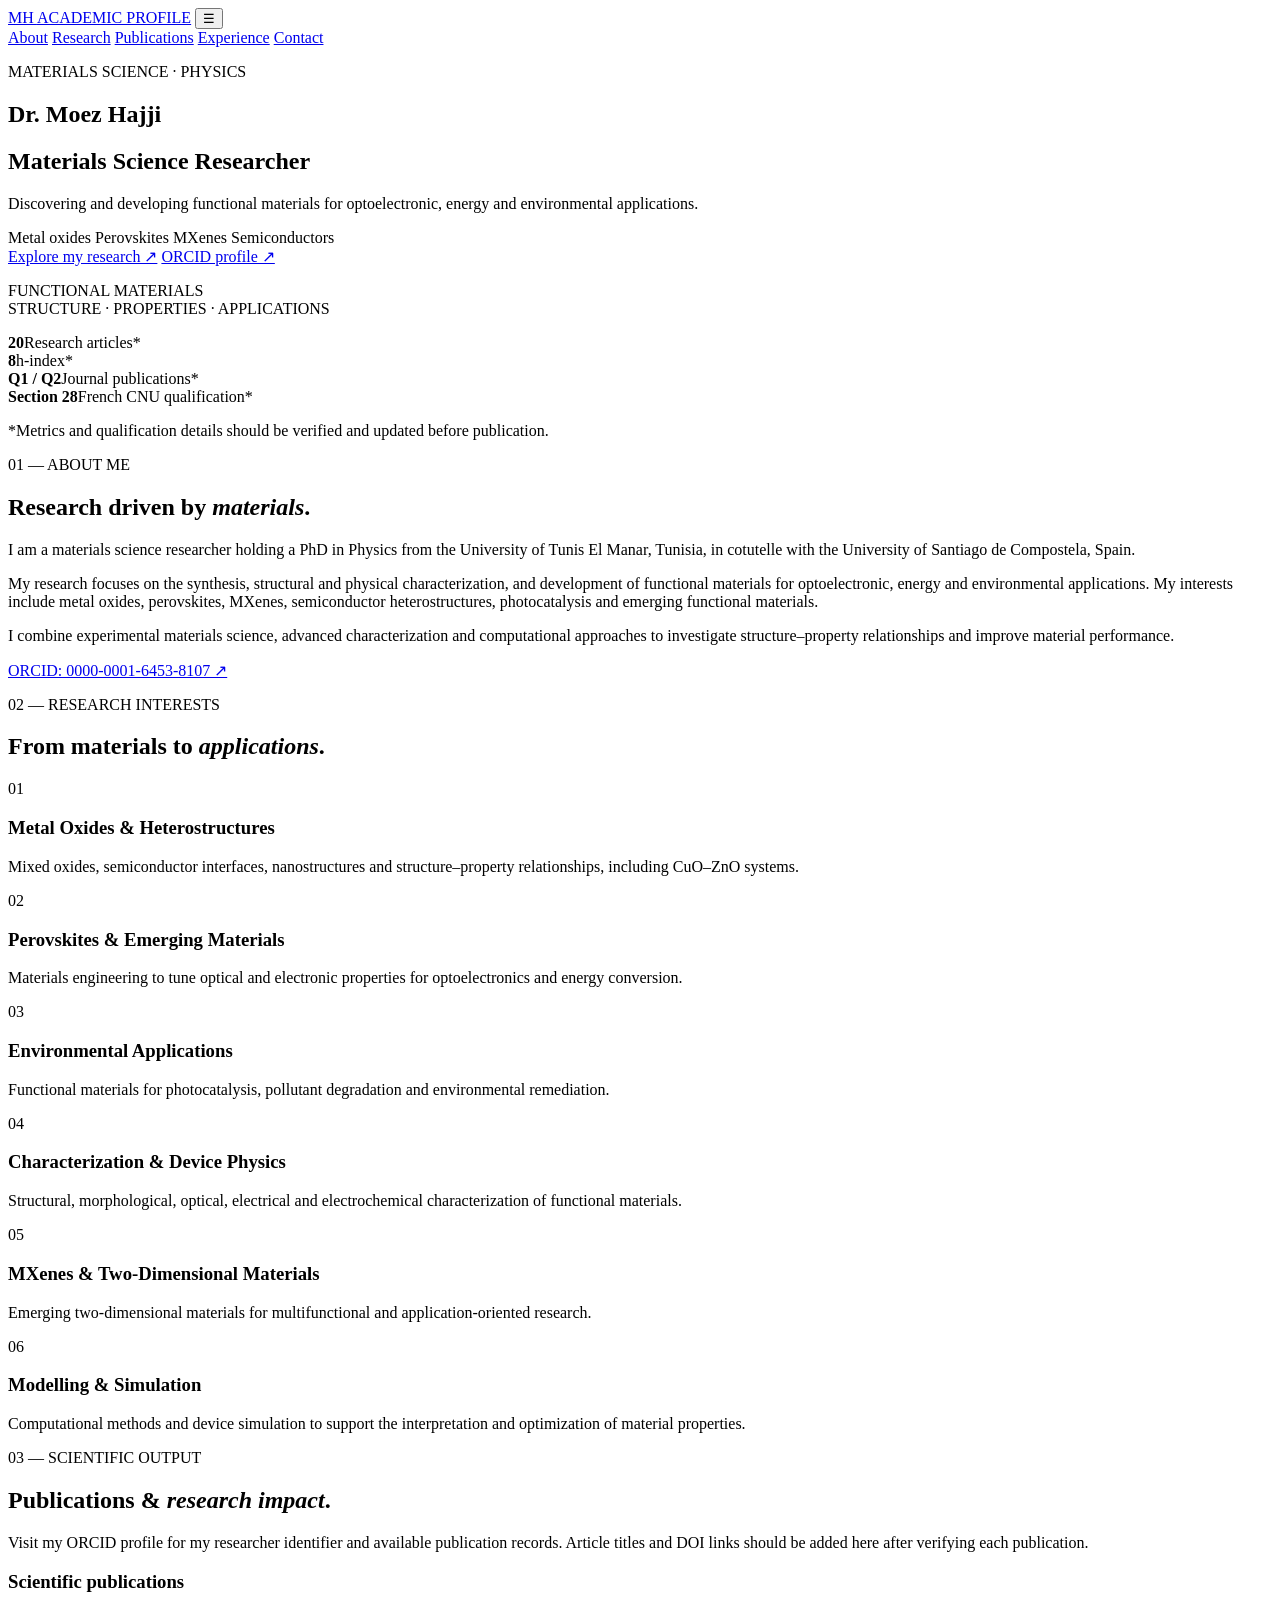
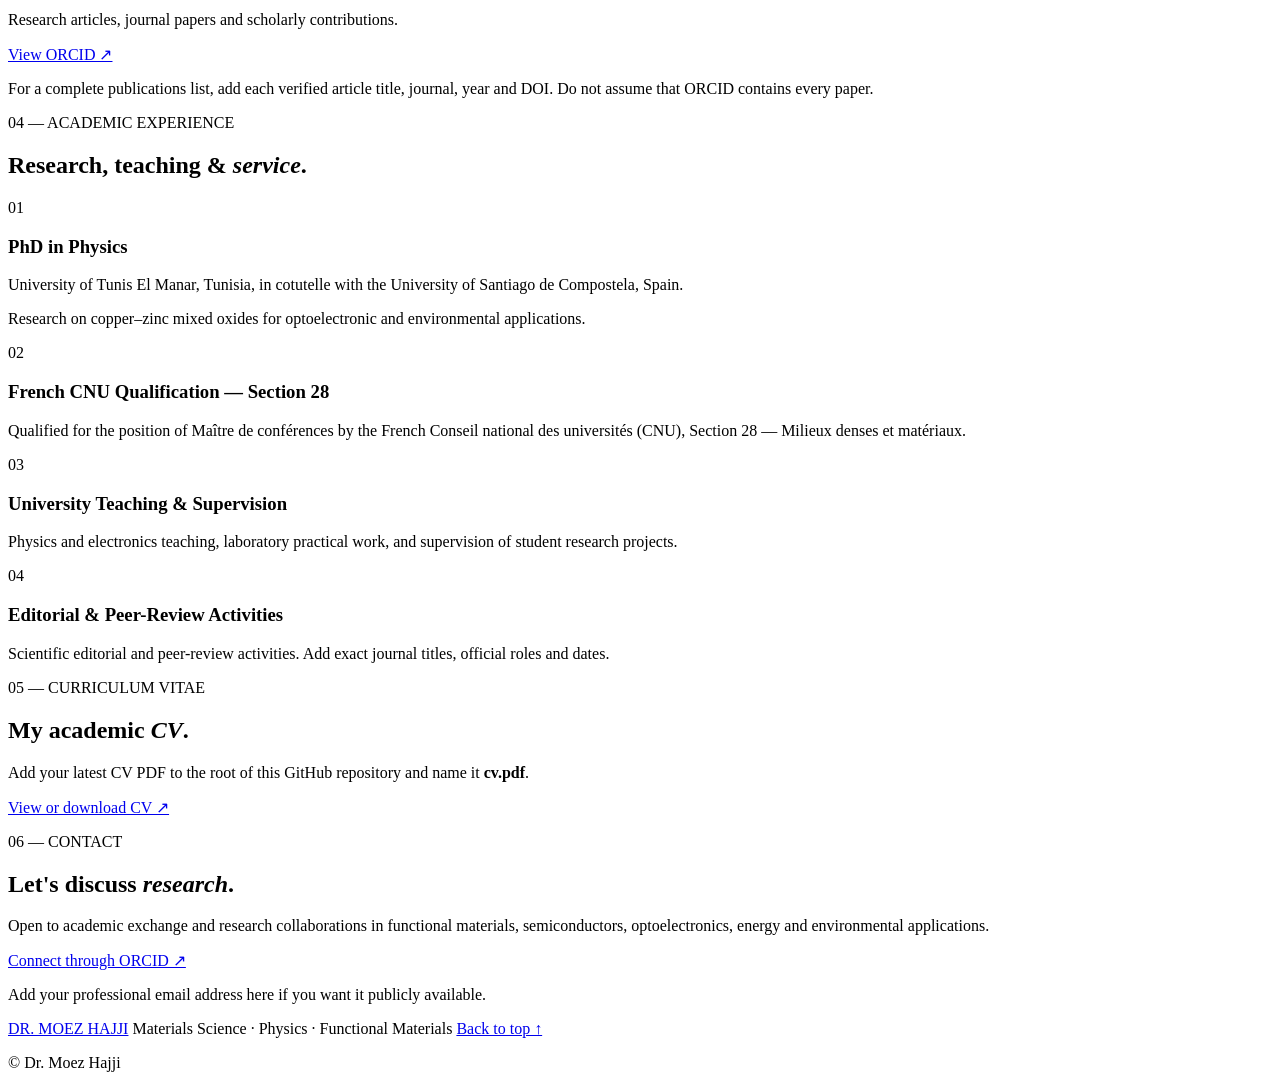
==== index.html @ 84790a84 "Create index.html for Dr. Moez Hajji's academic profile This HTML file serves as the academic profil" ====
<!DOCTYPE html>
<html lang="en">
<head>
  <meta charset="UTF-8">
  <meta name="viewport" content="width=device-width, initial-scale=1.0">
  <meta name="description" content="Dr. Moez Hajji — Materials science researcher in functional materials, optoelectronics, energy and environmental applications.">
  <title>Dr. Moez Hajji | Materials Science</title>
  <link rel="stylesheet" href="style.css">
</head>
<body>
  <header>
    <a class="logo" href="#home">MH <span>ACADEMIC PROFILE</span></a>
    <button id="menuButton" aria-label="Toggle navigation">☰</button>
    <nav id="navigation">
      <a href="#about">About</a>
      <a href="#research">Research</a>
      <a href="#publications">Publications</a>
      <a href="#experience">Experience</a>
      <a href="#contact">Contact</a>
    </nav>
  </header>

  <main>
    <section class="hero" id="home">
      <div class="hero-text">
        <p class="eyebrow">MATERIALS SCIENCE · PHYSICS</p>
        <h1>Dr. Moez <span>Hajji</span></h1>
        <h2>Materials Science Researcher</h2>
        <p class="intro">
          Discovering and developing functional materials for optoelectronic,
          energy and environmental applications.
        </p>
        <div class="tags">
          <span>Metal oxides</span>
          <span>Perovskites</span>
          <span>MXenes</span>
          <span>Semiconductors</span>
        </div>
        <a class="button" href="#research">Explore my research ↗</a>
        <a class="button secondary"
           href="https://orcid.org/0000-0001-6453-8107"
           target="_blank" rel="noopener">ORCID profile ↗</a>
      </div>

      <div class="hero-art" aria-label="Abstract materials science illustration">
        <div class="orbit"></div>
        <div class="crystal"></div>
        <div class="crystal small"></div>
        <p>FUNCTIONAL MATERIALS<br>STRUCTURE · PROPERTIES · APPLICATIONS</p>
      </div>
    </section>

    <section class="metrics">
      <div><strong>20</strong><span>Research articles*</span></div>
      <div><strong>8</strong><span>h-index*</span></div>
      <div><strong>Q1 / Q2</strong><span>Journal publications*</span></div>
      <div><strong>Section 28</strong><span>French CNU qualification*</span></div>
      <p class="note">*Metrics and qualification details should be verified and updated before publication.</p>
    </section>

    <section class="section" id="about">
      <p class="eyebrow">01 — ABOUT ME</p>
      <h2>Research driven by <em>materials</em>.</h2>
      <p>
        I am a materials science researcher holding a PhD in Physics from the
        University of Tunis El Manar, Tunisia, in cotutelle with the University
        of Santiago de Compostela, Spain.
      </p>
      <p>
        My research focuses on the synthesis, structural and physical
        characterization, and development of functional materials for
        optoelectronic, energy and environmental applications. My interests
        include metal oxides, perovskites, MXenes, semiconductor
        heterostructures, photocatalysis and emerging functional materials.
      </p>
      <p>
        I combine experimental materials science, advanced characterization
        and computational approaches to investigate structure–property
        relationships and improve material performance.
      </p>
      <a class="text-link"
         href="https://orcid.org/0000-0001-6453-8107"
         target="_blank" rel="noopener">
        ORCID: 0000-0001-6453-8107 ↗
      </a>
    </section>

    <section class="section shaded" id="research">
      <p class="eyebrow">02 — RESEARCH INTERESTS</p>
      <h2>From materials to <em>applications</em>.</h2>

      <div class="cards">
        <article class="card">
          <span class="number">01</span>
          <h3>Metal Oxides & Heterostructures</h3>
          <p>
            Mixed oxides, semiconductor interfaces, nanostructures and
            structure–property relationships, including CuO–ZnO systems.
          </p>
        </article>

        <article class="card">
          <span class="number">02</span>
          <h3>Perovskites & Emerging Materials</h3>
          <p>
            Materials engineering to tune optical and electronic properties
            for optoelectronics and energy conversion.
          </p>
        </article>

        <article class="card">
          <span class="number">03</span>
          <h3>Environmental Applications</h3>
          <p>
            Functional materials for photocatalysis, pollutant degradation
            and environmental remediation.
          </p>
        </article>

        <article class="card">
          <span class="number">04</span>
          <h3>Characterization & Device Physics</h3>
          <p>
            Structural, morphological, optical, electrical and
            electrochemical characterization of functional materials.
          </p>
        </article>

        <article class="card">
          <span class="number">05</span>
          <h3>MXenes & Two-Dimensional Materials</h3>
          <p>
            Emerging two-dimensional materials for multifunctional
            and application-oriented research.
          </p>
        </article>

        <article class="card">
          <span class="number">06</span>
          <h3>Modelling & Simulation</h3>
          <p>
            Computational methods and device simulation to support the
            interpretation and optimization of material properties.
          </p>
        </article>
      </div>
    </section>

    <section class="section" id="publications">
      <p class="eyebrow">03 — SCIENTIFIC OUTPUT</p>
      <h2>Publications & <em>research impact</em>.</h2>
      <p>
        Visit my ORCID profile for my researcher identifier and available
        publication records. Article titles and DOI links should be added
        here after verifying each publication.
      </p>
      <div class="publication-box">
        <div>
          <h3>Scientific publications</h3>
          <p>Research articles, journal papers and scholarly contributions.</p>
        </div>
        <a class="button"
           href="https://orcid.org/0000-0001-6453-8107"
           target="_blank" rel="noopener">View ORCID ↗</a>
      </div>
      <p class="note">
        For a complete publications list, add each verified article title,
        journal, year and DOI. Do not assume that ORCID contains every paper.
      </p>
    </section>

    <section class="section dark" id="experience">
      <p class="eyebrow">04 — ACADEMIC EXPERIENCE</p>
      <h2>Research, teaching & <em>service</em>.</h2>

      <div class="timeline">
        <article>
          <span>01</span>
          <div>
            <h3>PhD in Physics</h3>
            <p>
              University of Tunis El Manar, Tunisia, in cotutelle with the
              University of Santiago de Compostela, Spain.
            </p>
            <p>Research on copper–zinc mixed oxides for optoelectronic and environmental applications.</p>
          </div>
        </article>

        <article>
          <span>02</span>
          <div>
            <h3>French CNU Qualification — Section 28</h3>
            <p>
              Qualified for the position of Maître de conférences by the
              French Conseil national des universités (CNU),
              Section 28 — Milieux denses et matériaux.
            </p>
          </div>
        </article>

        <article>
          <span>03</span>
          <div>
            <h3>University Teaching & Supervision</h3>
            <p>
              Physics and electronics teaching, laboratory practical work,
              and supervision of student research projects.
            </p>
          </div>
        </article>

        <article>
          <span>04</span>
          <div>
            <h3>Editorial & Peer-Review Activities</h3>
            <p>
              Scientific editorial and peer-review activities.
              Add exact journal titles, official roles and dates.
            </p>
          </div>
        </article>
      </div>
    </section>

    <section class="section" id="cv">
      <p class="eyebrow">05 — CURRICULUM VITAE</p>
      <h2>My academic <em>CV</em>.</h2>
      <p>
        Add your latest CV PDF to the root of this GitHub repository and
        name it <strong>cv.pdf</strong>.
      </p>
      <a class="button" href="cv.pdf">View or download CV ↗</a>
    </section>

    <section class="section contact" id="contact">
      <p class="eyebrow">06 — CONTACT</p>
      <h2>Let's discuss <em>research</em>.</h2>
      <p>
        Open to academic exchange and research collaborations in functional
        materials, semiconductors, optoelectronics, energy and environmental
        applications.
      </p>
      <a class="button"
         href="https://orcid.org/0000-0001-6453-8107"
         target="_blank" rel="noopener">Connect through ORCID ↗</a>
      <p class="note">Add your professional email address here if you want it publicly available.</p>
    </section>
  </main>

  <footer>
    <a href="#home">DR. MOEZ HAJJI</a>
    <span>Materials Science · Physics · Functional Materials</span>
    <a href="#home">Back to top ↑</a>
    <p>© <span id="year"></span> Dr. Moez Hajji</p>
  </footer>

  <script src="script.js"></script>
</body>
</html>
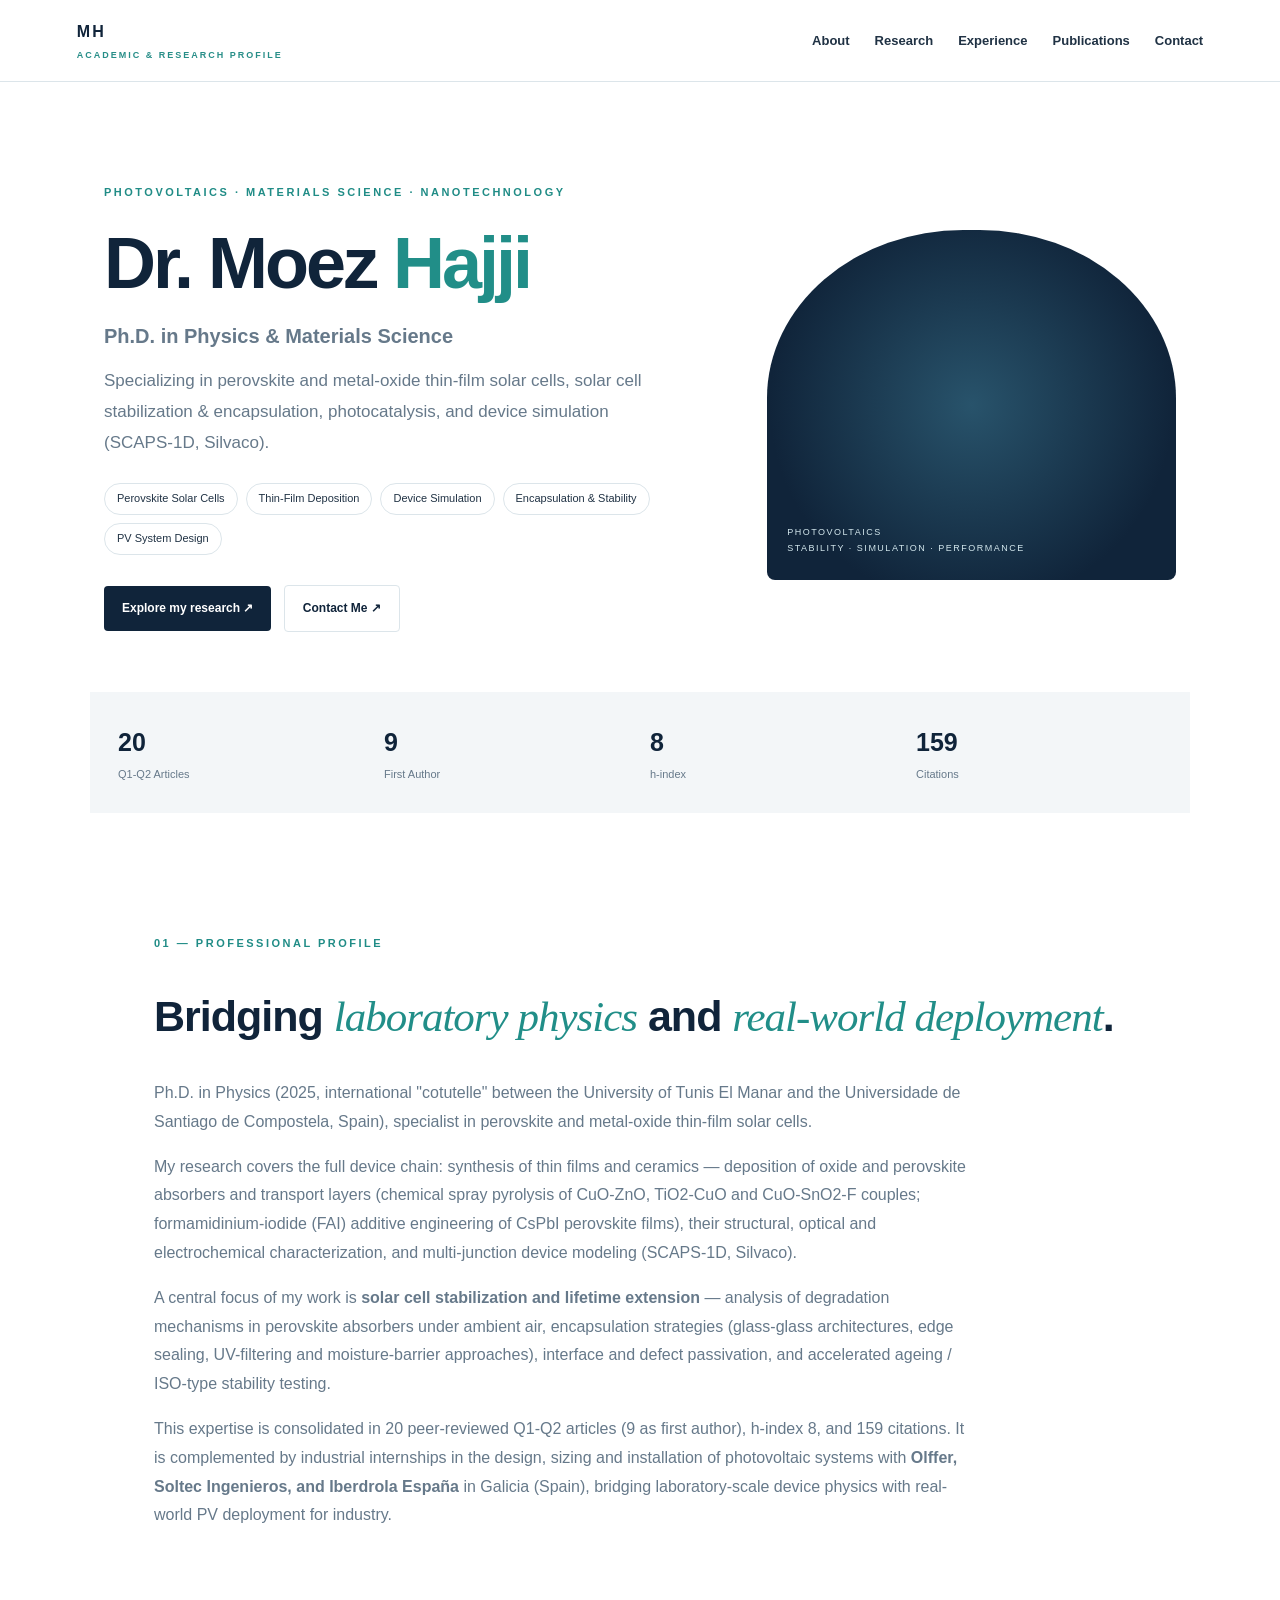
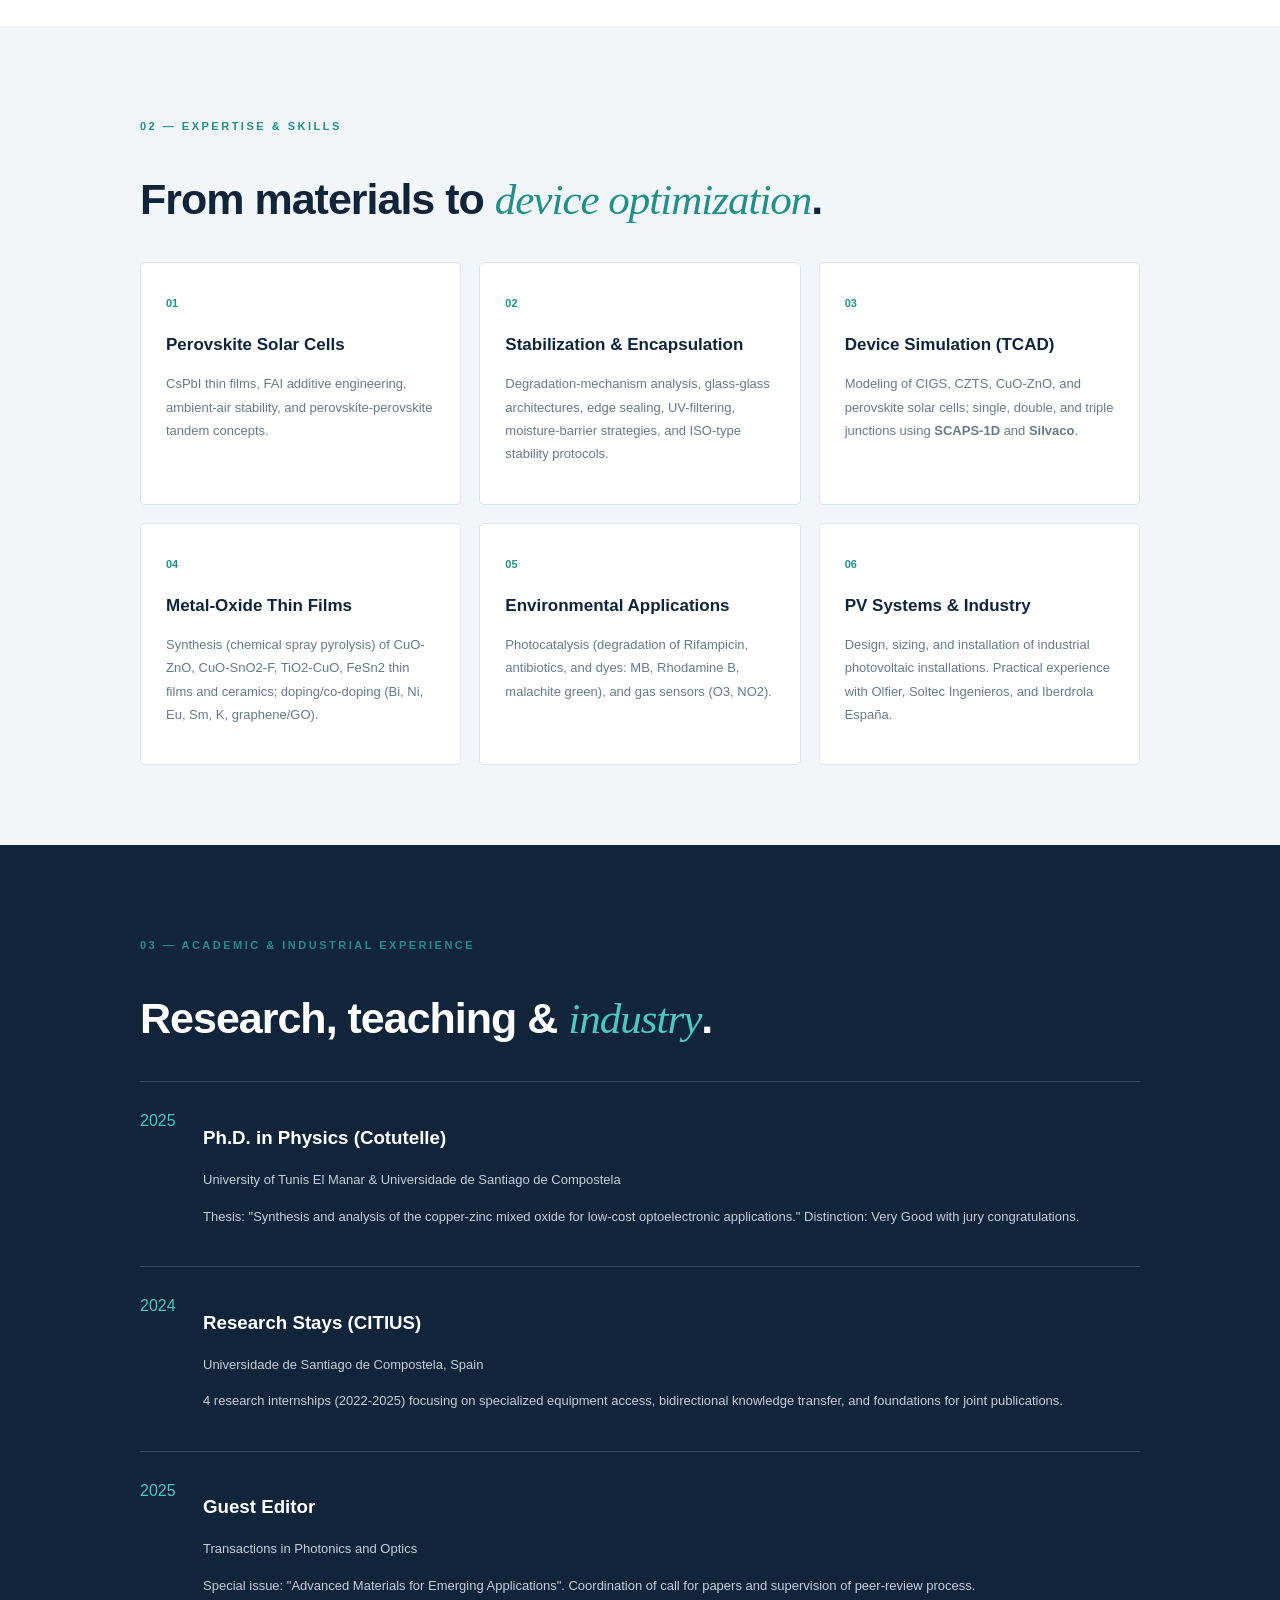
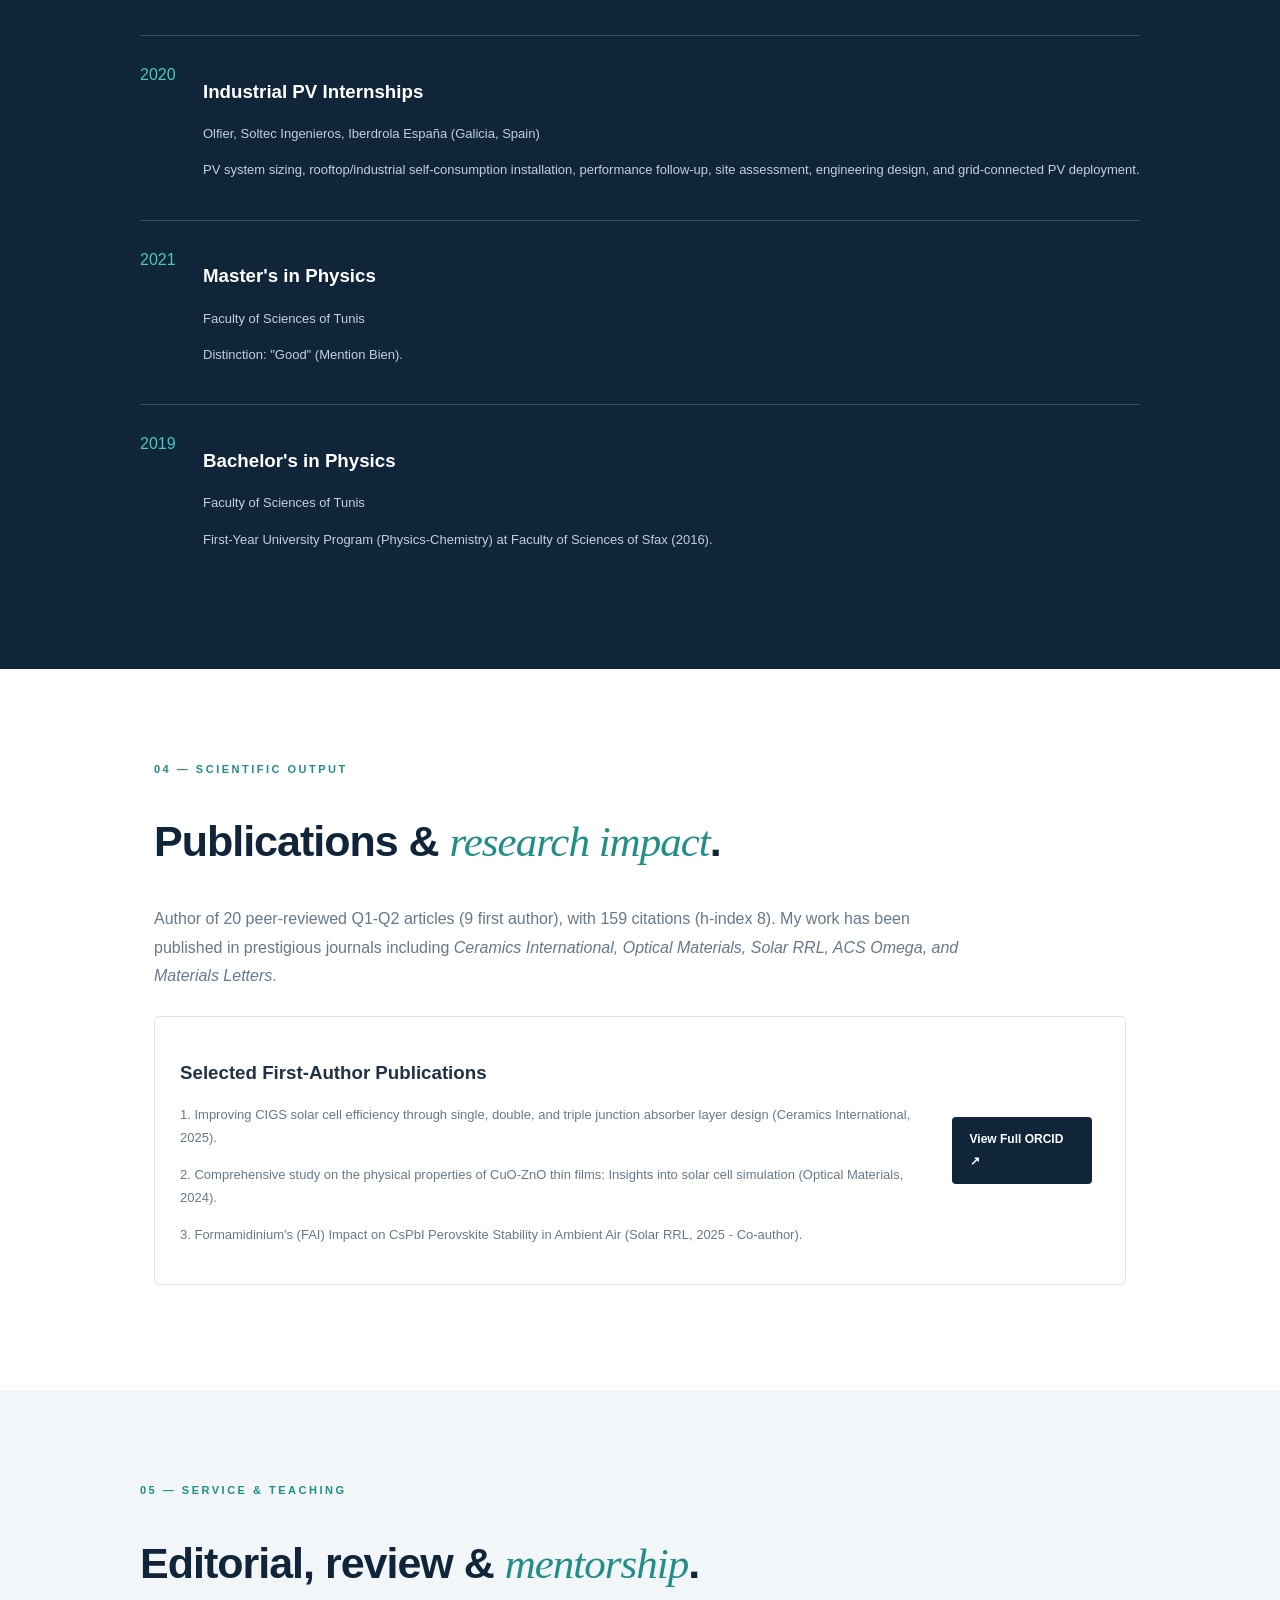
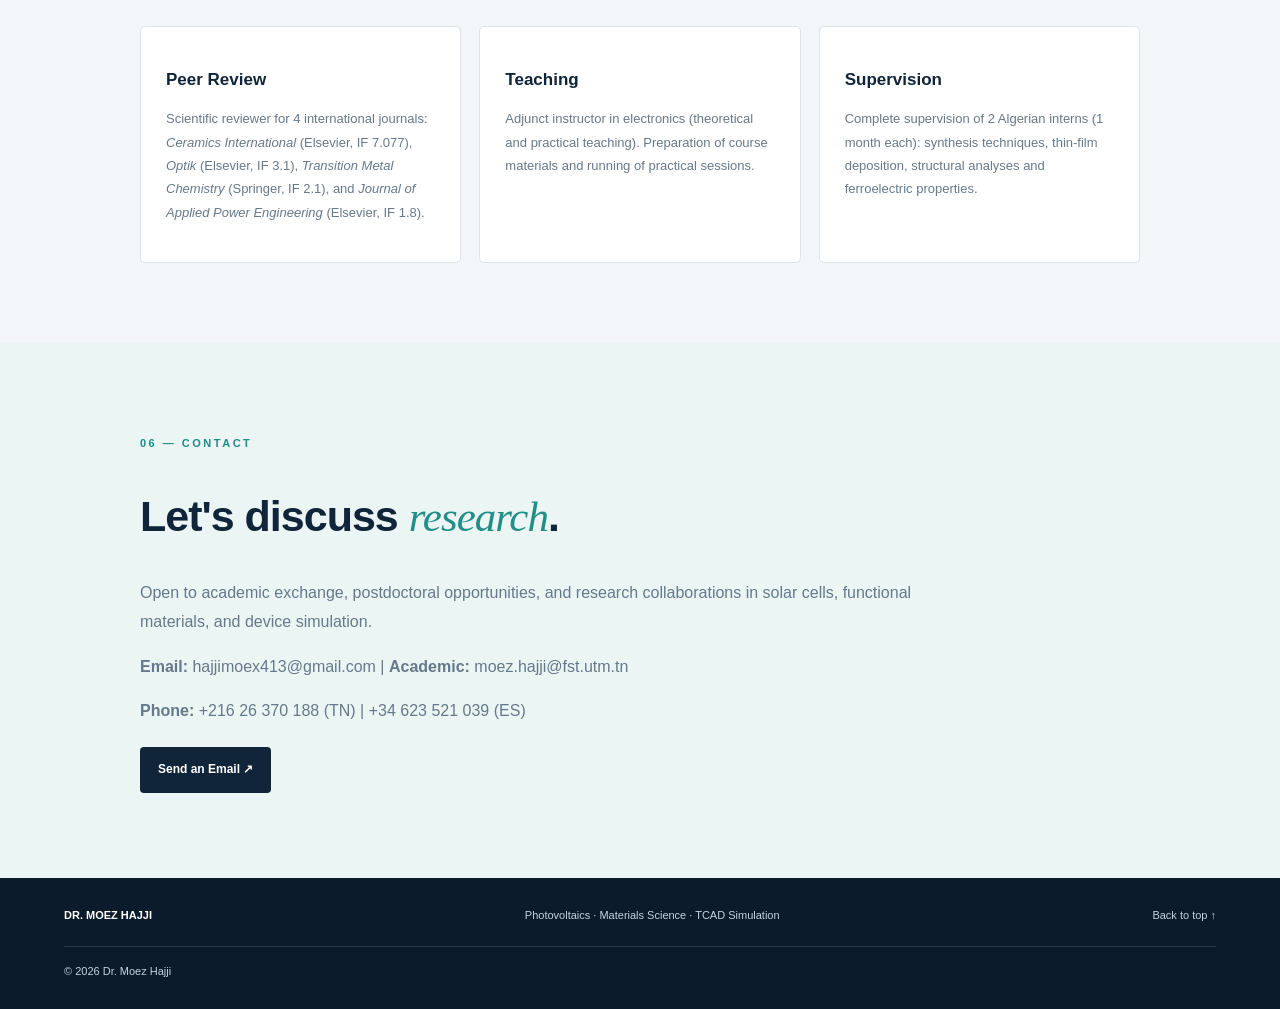
==== commit 46bd33f8: "Revise index.html with updated profile details Updated personal and research information, including " ====
--- a/index.html
+++ b/index.html
@@ -1,256 +1,243 @@
-
 <!DOCTYPE html>
 <html lang="en">
 <head>
   <meta charset="UTF-8">
   <meta name="viewport" content="width=device-width, initial-scale=1.0">
-  <meta name="description" content="Dr. Moez Hajji — Materials science researcher in functional materials, optoelectronics, energy and environmental applications.">
-  <title>Dr. Moez Hajji | Materials Science</title>
+  <meta name="description" content="Dr. Moez Hajji — Ph.D. in Physics specializing in perovskite & metal-oxide thin-film solar cells, stabilization, and device simulation.">
+  <title>Dr. Moez Hajji | Materials Science & Photovoltaics</title>
+  <link rel="preconnect" href="https://fonts.googleapis.com">
+  <link rel="preconnect" href="https://fonts.gstatic.com" crossorigin>
+  <link href="https://fonts.googleapis.com/css2?family=Inter:wght@300;400;600;800&family=Playfair+Display:ital,wght@0,600;1,600&display=swap" rel="stylesheet">
   <link rel="stylesheet" href="style.css">
 </head>
 <body>
   <header>
-    <a class="logo" href="#home">MH <span>ACADEMIC PROFILE</span></a>
+    <a class="logo" href="#home">MH <span>ACADEMIC & RESEARCH PROFILE</span></a>
     <button id="menuButton" aria-label="Toggle navigation">☰</button>
     <nav id="navigation">
       <a href="#about">About</a>
       <a href="#research">Research</a>
+      <a href="#experience">Experience</a>
       <a href="#publications">Publications</a>
-      <a href="#experience">Experience</a>
       <a href="#contact">Contact</a>
     </nav>
   </header>
 
   <main>
+    <!-- HERO SECTION -->
     <section class="hero" id="home">
       <div class="hero-text">
-        <p class="eyebrow">MATERIALS SCIENCE · PHYSICS</p>
+        <p class="eyebrow">PHOTOVOLTAICS · MATERIALS SCIENCE · NANOTECHNOLOGY</p>
         <h1>Dr. Moez <span>Hajji</span></h1>
-        <h2>Materials Science Researcher</h2>
+        <h2>Ph.D. in Physics & Materials Science</h2>
         <p class="intro">
-          Discovering and developing functional materials for optoelectronic,
-          energy and environmental applications.
+          Specializing in perovskite and metal-oxide thin-film solar cells, solar cell stabilization & encapsulation, photocatalysis, and device simulation (SCAPS-1D, Silvaco).
         </p>
         <div class="tags">
-          <span>Metal oxides</span>
-          <span>Perovskites</span>
-          <span>MXenes</span>
-          <span>Semiconductors</span>
+          <span>Perovskite Solar Cells</span>
+          <span>Thin-Film Deposition</span>
+          <span>Device Simulation</span>
+          <span>Encapsulation & Stability</span>
+          <span>PV System Design</span>
         </div>
-        <a class="button" href="#research">Explore my research ↗</a>
-        <a class="button secondary"
-           href="https://orcid.org/0000-0001-6453-8107"
-           target="_blank" rel="noopener">ORCID profile ↗</a>
-      </div>
-
-      <div class="hero-art" aria-label="Abstract materials science illustration">
-        <div class="orbit"></div>
-        <div class="crystal"></div>
-        <div class="crystal small"></div>
-        <p>FUNCTIONAL MATERIALS<br>STRUCTURE · PROPERTIES · APPLICATIONS</p>
-      </div>
-    </section>
-
+        <div class="hero-buttons">
+          <a class="button" href="#research">Explore my research ↗</a>
+          <a class="button secondary" href="mailto:hajjimoex413@gmail.com">Contact Me ↗</a>
+        </div>
+      </div>
+
+      <div class="hero-art" aria-label="Abstract solar cell illustration">
+        <div class="glow"></div>
+        <div class="grid-lines"></div>
+        <div class="hexagon"></div>
+        <div class="hexagon small"></div>
+        <p>PHOTOVOLTAICS<br>STABILITY · SIMULATION · PERFORMANCE</p>
+      </div>
+    </section>
+
+    <!-- METRICS SECTION (From CV) -->
     <section class="metrics">
-      <div><strong>20</strong><span>Research articles*</span></div>
-      <div><strong>8</strong><span>h-index*</span></div>
-      <div><strong>Q1 / Q2</strong><span>Journal publications*</span></div>
-      <div><strong>Section 28</strong><span>French CNU qualification*</span></div>
-      <p class="note">*Metrics and qualification details should be verified and updated before publication.</p>
-    </section>
-
+      <div><strong>20</strong><span>Q1-Q2 Articles</span></div>
+      <div><strong>9</strong><span>First Author</span></div>
+      <div><strong>8</strong><span>h-index</span></div>
+      <div><strong>159</strong><span>Citations</span></div>
+    </section>
+
+    <!-- ABOUT SECTION -->
     <section class="section" id="about">
-      <p class="eyebrow">01 — ABOUT ME</p>
-      <h2>Research driven by <em>materials</em>.</h2>
-      <p>
-        I am a materials science researcher holding a PhD in Physics from the
-        University of Tunis El Manar, Tunisia, in cotutelle with the University
-        of Santiago de Compostela, Spain.
-      </p>
-      <p>
-        My research focuses on the synthesis, structural and physical
-        characterization, and development of functional materials for
-        optoelectronic, energy and environmental applications. My interests
-        include metal oxides, perovskites, MXenes, semiconductor
-        heterostructures, photocatalysis and emerging functional materials.
-      </p>
-      <p>
-        I combine experimental materials science, advanced characterization
-        and computational approaches to investigate structure–property
-        relationships and improve material performance.
-      </p>
-      <a class="text-link"
-         href="https://orcid.org/0000-0001-6453-8107"
-         target="_blank" rel="noopener">
-        ORCID: 0000-0001-6453-8107 ↗
-      </a>
-    </section>
-
+      <p class="eyebrow">01 — PROFESSIONAL PROFILE</p>
+      <h2>Bridging <em>laboratory physics</em> and <em>real-world deployment</em>.</h2>
+      <p>
+        Ph.D. in Physics (2025, international "cotutelle" between the University of Tunis El Manar and the Universidade de Santiago de Compostela, Spain), specialist in perovskite and metal-oxide thin-film solar cells.
+      </p>
+      <p>
+        My research covers the full device chain: synthesis of thin films and ceramics — deposition of oxide and perovskite absorbers and transport layers (chemical spray pyrolysis of CuO-ZnO, TiO2-CuO and CuO-SnO2-F couples; formamidinium-iodide (FAI) additive engineering of CsPbI perovskite films), their structural, optical and electrochemical characterization, and multi-junction device modeling (SCAPS-1D, Silvaco).
+      </p>
+      <p>
+        A central focus of my work is <strong>solar cell stabilization and lifetime extension</strong> — analysis of degradation mechanisms in perovskite absorbers under ambient air, encapsulation strategies (glass-glass architectures, edge sealing, UV-filtering and moisture-barrier approaches), interface and defect passivation, and accelerated ageing / ISO-type stability testing.
+      </p>
+      <p>
+        This expertise is consolidated in 20 peer-reviewed Q1-Q2 articles (9 as first author), h-index 8, and 159 citations. It is complemented by industrial internships in the design, sizing and installation of photovoltaic systems with <strong>Olffer, Soltec Ingenieros, and Iberdrola España</strong> in Galicia (Spain), bridging laboratory-scale device physics with real-world PV deployment for industry.
+      </p>
+    </section>
+
+    <!-- RESEARCH INTERESTS -->
     <section class="section shaded" id="research">
-      <p class="eyebrow">02 — RESEARCH INTERESTS</p>
-      <h2>From materials to <em>applications</em>.</h2>
+      <p class="eyebrow">02 — EXPERTISE & SKILLS</p>
+      <h2>From materials to <em>device optimization</em>.</h2>
 
       <div class="cards">
         <article class="card">
           <span class="number">01</span>
-          <h3>Metal Oxides & Heterostructures</h3>
-          <p>
-            Mixed oxides, semiconductor interfaces, nanostructures and
-            structure–property relationships, including CuO–ZnO systems.
-          </p>
-        </article>
-
+          <h3>Perovskite Solar Cells</h3>
+          <p>CsPbI thin films, FAI additive engineering, ambient-air stability, and perovskite-perovskite tandem concepts.</p>
+        </article>
+        
         <article class="card">
           <span class="number">02</span>
-          <h3>Perovskites & Emerging Materials</h3>
-          <p>
-            Materials engineering to tune optical and electronic properties
-            for optoelectronics and energy conversion.
-          </p>
+          <h3>Stabilization & Encapsulation</h3>
+          <p>Degradation-mechanism analysis, glass-glass architectures, edge sealing, UV-filtering, moisture-barrier strategies, and ISO-type stability protocols.</p>
         </article>
 
         <article class="card">
           <span class="number">03</span>
+          <h3>Device Simulation (TCAD)</h3>
+          <p>Modeling of CIGS, CZTS, CuO-ZnO, and perovskite solar cells; single, double, and triple junctions using <strong>SCAPS-1D</strong> and <strong>Silvaco</strong>.</p>
+        </article>
+
+        <article class="card">
+          <span class="number">04</span>
+          <h3>Metal-Oxide Thin Films</h3>
+          <p>Synthesis (chemical spray pyrolysis) of CuO-ZnO, CuO-SnO2-F, TiO2-CuO, FeSn2 thin films and ceramics; doping/co-doping (Bi, Ni, Eu, Sm, K, graphene/GO).</p>
+        </article>
+
+        <article class="card">
+          <span class="number">05</span>
           <h3>Environmental Applications</h3>
-          <p>
-            Functional materials for photocatalysis, pollutant degradation
-            and environmental remediation.
-          </p>
-        </article>
-
-        <article class="card">
-          <span class="number">04</span>
-          <h3>Characterization & Device Physics</h3>
-          <p>
-            Structural, morphological, optical, electrical and
-            electrochemical characterization of functional materials.
-          </p>
-        </article>
-
-        <article class="card">
-          <span class="number">05</span>
-          <h3>MXenes & Two-Dimensional Materials</h3>
-          <p>
-            Emerging two-dimensional materials for multifunctional
-            and application-oriented research.
-          </p>
+          <p>Photocatalysis (degradation of Rifampicin, antibiotics, and dyes: MB, Rhodamine B, malachite green), and gas sensors (O3, NO2).</p>
         </article>
 
         <article class="card">
           <span class="number">06</span>
-          <h3>Modelling & Simulation</h3>
-          <p>
-            Computational methods and device simulation to support the
-            interpretation and optimization of material properties.
-          </p>
-        </article>
-      </div>
-    </section>
-
+          <h3>PV Systems & Industry</h3>
+          <p>Design, sizing, and installation of industrial photovoltaic installations. Practical experience with Olfier, Soltec Ingenieros, and Iberdrola España.</p>
+        </article>
+      </div>
+    </section>
+
+    <!-- TIMELINE EXPERIENCE -->
+    <section class="section dark" id="experience">
+      <p class="eyebrow">03 — ACADEMIC & INDUSTRIAL EXPERIENCE</p>
+      <h2>Research, teaching & <em>industry</em>.</h2>
+
+      <div class="timeline">
+        <article>
+          <span>2025</span>
+          <div>
+            <h3>Ph.D. in Physics (Cotutelle)</h3>
+            <p class="institution">University of Tunis El Manar & Universidade de Santiago de Compostela</p>
+            <p>Thesis: "Synthesis and analysis of the copper-zinc mixed oxide for low-cost optoelectronic applications." Distinction: Very Good with jury congratulations.</p>
+          </div>
+        </article>
+
+        <article>
+          <span>2024</span>
+          <div>
+            <h3>Research Stays (CITIUS)</h3>
+            <p class="institution">Universidade de Santiago de Compostela, Spain</p>
+            <p>4 research internships (2022-2025) focusing on specialized equipment access, bidirectional knowledge transfer, and foundations for joint publications.</p>
+          </div>
+        </article>
+
+        <article>
+          <span>2025</span>
+          <div>
+            <h3>Guest Editor</h3>
+            <p class="institution">Transactions in Photonics and Optics</p>
+            <p>Special issue: "Advanced Materials for Emerging Applications". Coordination of call for papers and supervision of peer-review process.</p>
+          </div>
+        </article>
+
+        <article>
+          <span>2020</span>
+          <div>
+            <h3>Industrial PV Internships</h3>
+            <p class="institution">Olfier, Soltec Ingenieros, Iberdrola España (Galicia, Spain)</p>
+            <p>PV system sizing, rooftop/industrial self-consumption installation, performance follow-up, site assessment, engineering design, and grid-connected PV deployment.</p>
+          </div>
+        </article>
+
+        <article>
+          <span>2021</span>
+          <div>
+            <h3>Master's in Physics</h3>
+            <p class="institution">Faculty of Sciences of Tunis</p>
+            <p>Distinction: "Good" (Mention Bien).</p>
+          </div>
+        </article>
+        
+        <article>
+          <span>2019</span>
+          <div>
+            <h3>Bachelor's in Physics</h3>
+            <p class="institution">Faculty of Sciences of Tunis</p>
+            <p>First-Year University Program (Physics-Chemistry) at Faculty of Sciences of Sfax (2016).</p>
+          </div>
+        </article>
+      </div>
+    </section>
+
+    <!-- PUBLICATIONS -->
     <section class="section" id="publications">
-      <p class="eyebrow">03 — SCIENTIFIC OUTPUT</p>
+      <p class="eyebrow">04 — SCIENTIFIC OUTPUT</p>
       <h2>Publications & <em>research impact</em>.</h2>
-      <p>
-        Visit my ORCID profile for my researcher identifier and available
-        publication records. Article titles and DOI links should be added
-        here after verifying each publication.
-      </p>
+      <p>Author of 20 peer-reviewed Q1-Q2 articles (9 first author), with 159 citations (h-index 8). My work has been published in prestigious journals including <em>Ceramics International, Optical Materials, Solar RRL, ACS Omega, and Materials Letters</em>.</p>
+      
       <div class="publication-box">
         <div>
-          <h3>Scientific publications</h3>
-          <p>Research articles, journal papers and scholarly contributions.</p>
+          <h3>Selected First-Author Publications</h3>
+          <p>1. Improving CIGS solar cell efficiency through single, double, and triple junction absorber layer design (Ceramics International, 2025).</p>
+          <p>2. Comprehensive study on the physical properties of CuO-ZnO thin films: Insights into solar cell simulation (Optical Materials, 2024).</p>
+          <p>3. Formamidinium's (FAI) Impact on CsPbI Perovskite Stability in Ambient Air (Solar RRL, 2025 - Co-author).</p>
         </div>
-        <a class="button"
-           href="https://orcid.org/0000-0001-6453-8107"
-           target="_blank" rel="noopener">View ORCID ↗</a>
-      </div>
-      <p class="note">
-        For a complete publications list, add each verified article title,
-        journal, year and DOI. Do not assume that ORCID contains every paper.
-      </p>
-    </section>
-
-    <section class="section dark" id="experience">
-      <p class="eyebrow">04 — ACADEMIC EXPERIENCE</p>
-      <h2>Research, teaching & <em>service</em>.</h2>
-
-      <div class="timeline">
-        <article>
-          <span>01</span>
-          <div>
-            <h3>PhD in Physics</h3>
-            <p>
-              University of Tunis El Manar, Tunisia, in cotutelle with the
-              University of Santiago de Compostela, Spain.
-            </p>
-            <p>Research on copper–zinc mixed oxides for optoelectronic and environmental applications.</p>
-          </div>
-        </article>
-
-        <article>
-          <span>02</span>
-          <div>
-            <h3>French CNU Qualification — Section 28</h3>
-            <p>
-              Qualified for the position of Maître de conférences by the
-              French Conseil national des universités (CNU),
-              Section 28 — Milieux denses et matériaux.
-            </p>
-          </div>
-        </article>
-
-        <article>
-          <span>03</span>
-          <div>
-            <h3>University Teaching & Supervision</h3>
-            <p>
-              Physics and electronics teaching, laboratory practical work,
-              and supervision of student research projects.
-            </p>
-          </div>
-        </article>
-
-        <article>
-          <span>04</span>
-          <div>
-            <h3>Editorial & Peer-Review Activities</h3>
-            <p>
-              Scientific editorial and peer-review activities.
-              Add exact journal titles, official roles and dates.
-            </p>
-          </div>
-        </article>
-      </div>
-    </section>
-
-    <section class="section" id="cv">
-      <p class="eyebrow">05 — CURRICULUM VITAE</p>
-      <h2>My academic <em>CV</em>.</h2>
-      <p>
-        Add your latest CV PDF to the root of this GitHub repository and
-        name it <strong>cv.pdf</strong>.
-      </p>
-      <a class="button" href="cv.pdf">View or download CV ↗</a>
-    </section>
-
+        <a class="button" href="https://orcid.org/0000-0001-6453-8107" target="_blank" rel="noopener">View Full ORCID ↗</a>
+      </div>
+    </section>
+
+    <!-- EDITORIAL & TEACHING -->
+    <section class="section shaded" id="service">
+      <p class="eyebrow">05 — SERVICE & TEACHING</p>
+      <h2>Editorial, review & <em>mentorship</em>.</h2>
+      <div class="cards">
+        <article class="card">
+          <h3>Peer Review</h3>
+          <p>Scientific reviewer for 4 international journals: <em>Ceramics International</em> (Elsevier, IF 7.077), <em>Optik</em> (Elsevier, IF 3.1), <em>Transition Metal Chemistry</em> (Springer, IF 2.1), and <em>Journal of Applied Power Engineering</em> (Elsevier, IF 1.8).</p>
+        </article>
+        <article class="card">
+          <h3>Teaching</h3>
+          <p>Adjunct instructor in electronics (theoretical and practical teaching). Preparation of course materials and running of practical sessions.</p>
+        </article>
+        <article class="card">
+          <h3>Supervision</h3>
+          <p>Complete supervision of 2 Algerian interns (1 month each): synthesis techniques, thin-film deposition, structural analyses and ferroelectric properties.</p>
+        </article>
+      </div>
+    </section>
+
+    <!-- CONTACT -->
     <section class="section contact" id="contact">
       <p class="eyebrow">06 — CONTACT</p>
       <h2>Let's discuss <em>research</em>.</h2>
-      <p>
-        Open to academic exchange and research collaborations in functional
-        materials, semiconductors, optoelectronics, energy and environmental
-        applications.
-      </p>
-      <a class="button"
-         href="https://orcid.org/0000-0001-6453-8107"
-         target="_blank" rel="noopener">Connect through ORCID ↗</a>
-      <p class="note">Add your professional email address here if you want it publicly available.</p>
+      <p>Open to academic exchange, postdoctoral opportunities, and research collaborations in solar cells, functional materials, and device simulation.</p>
+      <p><strong>Email:</strong> hajjimoex413@gmail.com | <strong>Academic:</strong> moez.hajji@fst.utm.tn</p>
+      <p><strong>Phone:</strong> +216 26 370 188 (TN) | +34 623 521 039 (ES)</p>
+      <a class="button" href="mailto:hajjimoex413@gmail.com">Send an Email ↗</a>
     </section>
   </main>
 
   <footer>
     <a href="#home">DR. MOEZ HAJJI</a>
-    <span>Materials Science · Physics · Functional Materials</span>
+    <span>Photovoltaics · Materials Science · TCAD Simulation</span>
     <a href="#home">Back to top ↑</a>
     <p>© <span id="year"></span> Dr. Moez Hajji</p>
   </footer>
--- a/style.css
+++ b/style.css
@@ -0,0 +1,422 @@
+
+:root {
+  --navy: #10243a;
+  --navy-light: #193650;
+  --teal: #4cc9bd;
+  --ink: #203244;
+  --muted: #66798a;
+  --light: #f3f6f8;
+  --line: #dce5ea;
+}
+
+* {
+  box-sizing: border-box;
+}
+
+html {
+  scroll-behavior: smooth;
+  scroll-padding-top: 90px;
+}
+
+body {
+  margin: 0;
+  font-family: Arial, Helvetica, sans-serif;
+  color: var(--ink);
+  line-height: 1.8;
+}
+
+a {
+  color: inherit;
+  text-decoration: none;
+}
+
+header {
+  position: sticky;
+  top: 0;
+  z-index: 10;
+  display: flex;
+  justify-content: space-between;
+  align-items: center;
+  padding: 18px 6%;
+  background: white;
+  border-bottom: 1px solid var(--line);
+}
+
+.logo {
+  color: var(--navy);
+  font-weight: 800;
+  letter-spacing: 2px;
+}
+
+.logo span {
+  display: block;
+  color: #278e88;
+  font-size: 9px;
+  letter-spacing: 2px;
+}
+
+nav {
+  display: flex;
+  gap: 25px;
+  font-size: 13px;
+  font-weight: 600;
+}
+
+nav a:hover,
+.text-link:hover {
+  color: #168e87;
+}
+
+#menuButton {
+  display: none;
+  border: 0;
+  background: none;
+  font-size: 24px;
+  color: var(--navy);
+}
+
+.hero {
+  max-width: 1200px;
+  margin: auto;
+  padding: 90px 5% 55px;
+  display: grid;
+  grid-template-columns: 1.2fr 0.8fr;
+  gap: 50px;
+  align-items: center;
+}
+
+.eyebrow {
+  color: #208c86;
+  font-size: 11px;
+  font-weight: bold;
+  letter-spacing: 2.5px;
+}
+
+h1,
+h2,
+h3 {
+  line-height: 1.25;
+}
+
+h1 {
+  color: var(--navy);
+  font-size: clamp(43px, 6vw, 72px);
+  letter-spacing: -3px;
+  margin: 15px 0;
+}
+
+h1 span,
+h2 em {
+  color: #218e88;
+}
+
+h2 {
+  font-size: clamp(29px, 4vw, 43px);
+  color: var(--navy);
+  letter-spacing: -1px;
+}
+
+h2 em {
+  font-family: Georgia, serif;
+  font-weight: normal;
+}
+
+.hero-text h2 {
+  font-size: 20px;
+  color: var(--muted);
+  letter-spacing: 0;
+}
+
+.intro {
+  font-size: 17px;
+  color: var(--muted);
+  max-width: 570px;
+}
+
+.tags {
+  display: flex;
+  flex-wrap: wrap;
+  gap: 8px;
+  margin: 25px 0;
+}
+
+.tags span {
+  border: 1px solid var(--line);
+  border-radius: 30px;
+  padding: 5px 12px;
+  font-size: 11px;
+}
+
+.button {
+  display: inline-block;
+  margin: 5px 8px 5px 0;
+  padding: 12px 18px;
+  background: var(--navy);
+  color: white;
+  border-radius: 4px;
+  font-size: 12px;
+  font-weight: bold;
+}
+
+.button:hover {
+  background: #24516c;
+}
+
+.button.secondary {
+  color: var(--navy);
+  background: white;
+  border: 1px solid var(--line);
+}
+
+.hero-art {
+  min-height: 350px;
+  border-radius: 48% 48% 8px 8px;
+  background: radial-gradient(circle, #28536b, var(--navy) 75%);
+  position: relative;
+  overflow: hidden;
+  display: grid;
+  place-items: center;
+}
+
+.orbit {
+  width: 250px;
+  height: 110px;
+  border: 1px solid #76dcd1;
+  border-radius: 50%;
+  transform: rotate(-35deg);
+  position: absolute;
+}
+
+.crystal {
+  width: 100px;
+  height: 120px;
+  background: linear-gradient(135deg, #a6f8e9, #27a6a3 50%, #10415d);
+  clip-path: polygon(50% 0, 100% 25%, 100% 75%, 50% 100%, 0 75%, 0 25%);
+  transform: rotate(15deg);
+}
+
+.crystal.small {
+  width: 55px;
+  height: 70px;
+  position: absolute;
+  transform: translate(80px, 60px) rotate(-15deg);
+  background: linear-gradient(135deg, #d9fff7, #3aa9b0, #16496a);
+}
+
+.hero-art p {
+  position: absolute;
+  bottom: 14px;
+  left: 20px;
+  color: #d3e7ed;
+  font-size: 9px;
+  letter-spacing: 1.5px;
+}
+
+.metrics {
+  max-width: 1100px;
+  margin: 0 auto 30px;
+  padding: 28px;
+  display: grid;
+  grid-template-columns: repeat(4, 1fr);
+  gap: 20px;
+  background: var(--light);
+}
+
+.metrics div {
+  display: flex;
+  flex-direction: column;
+}
+
+.metrics strong {
+  font-size: 25px;
+  color: var(--navy);
+}
+
+.metrics span,
+.note {
+  color: var(--muted);
+  font-size: 11px;
+}
+
+.metrics .note {
+  grid-column: 1 / -1;
+  margin: 0;
+}
+
+.section {
+  max-width: 1100px;
+  margin: auto;
+  padding: 80px 5%;
+}
+
+.section > p:not(.eyebrow) {
+  max-width: 820px;
+  color: var(--muted);
+}
+
+.shaded {
+  max-width: none;
+  padding-left: max(5%, calc((100% - 1000px) / 2));
+  padding-right: max(5%, calc((100% - 1000px) / 2));
+  background: var(--light);
+}
+
+.cards {
+  display: grid;
+  grid-template-columns: repeat(3, 1fr);
+  gap: 18px;
+  margin-top: 35px;
+}
+
+.card {
+  position: relative;
+  padding: 25px;
+  background: white;
+  border: 1px solid var(--line);
+  border-radius: 5px;
+}
+
+.card h3 {
+  font-size: 17px;
+  color: var(--navy);
+}
+
+.card p,
+.publication-box p {
+  font-size: 13px;
+  color: var(--muted);
+}
+
+.number {
+  color: #248d87;
+  font-size: 11px;
+  font-weight: bold;
+}
+
+.text-link {
+  color: #18857e;
+  font-size: 13px;
+  font-weight: bold;
+}
+
+.publication-box {
+  display: flex;
+  justify-content: space-between;
+  align-items: center;
+  gap: 20px;
+  padding: 25px;
+  border: 1px solid var(--line);
+  border-radius: 5px;
+  margin: 25px 0;
+}
+
+.dark {
+  max-width: none;
+  background: var(--navy);
+  padding-left: max(5%, calc((100% - 1000px) / 2));
+  padding-right: max(5%, calc((100% - 1000px) / 2));
+  color: white;
+}
+
+.dark h2,
+.dark h3 {
+  color: white;
+}
+
+.dark h2 em {
+  color: var(--teal);
+}
+
+.timeline article {
+  display: grid;
+  grid-template-columns: 45px 1fr;
+  gap: 18px;
+  padding: 25px 0;
+  border-top: 1px solid #ffffff2b;
+}
+
+.timeline article > span {
+  color: var(--teal);
+}
+
+.timeline p {
+  color: #c3d0da;
+  font-size: 13px;
+}
+
+.contact {
+  background: #eaf5f4;
+  max-width: none;
+  padding-left: max(5%, calc((100% - 1000px) / 2));
+  padding-right: max(5%, calc((100% - 1000px) / 2));
+}
+
+footer {
+  display: flex;
+  flex-wrap: wrap;
+  gap: 20px;
+  align-items: center;
+  justify-content: space-between;
+  padding: 28px 5%;
+  background: #0b1b2b;
+  color: #c4d2dc;
+  font-size: 11px;
+}
+
+footer a:first-child {
+  color: white;
+  font-weight: bold;
+}
+
+footer p {
+  width: 100%;
+  margin: 0;
+  border-top: 1px solid #ffffff20;
+  padding-top: 15px;
+}
+
+@media (max-width: 760px) {
+  .hero {
+    grid-template-columns: 1fr;
+    padding-top: 55px;
+  }
+
+  .hero-art {
+    min-height: 280px;
+  }
+
+  .metrics {
+    grid-template-columns: repeat(2, 1fr);
+    margin: 0 5% 20px;
+  }
+
+  .cards {
+    grid-template-columns: 1fr;
+  }
+
+  .publication-box {
+    align-items: flex-start;
+    flex-direction: column;
+  }
+
+  #menuButton {
+    display: block;
+  }
+
+  nav {
+    display: none;
+    position: absolute;
+    top: 100%;
+    left: 0;
+    right: 0;
+    background: white;
+    padding: 20px 6%;
+    border-bottom: 1px solid var(--line);
+    flex-direction: column;
+    gap: 15px;
+  }
+
+  nav.open {
+    display: flex;
+  }
+}
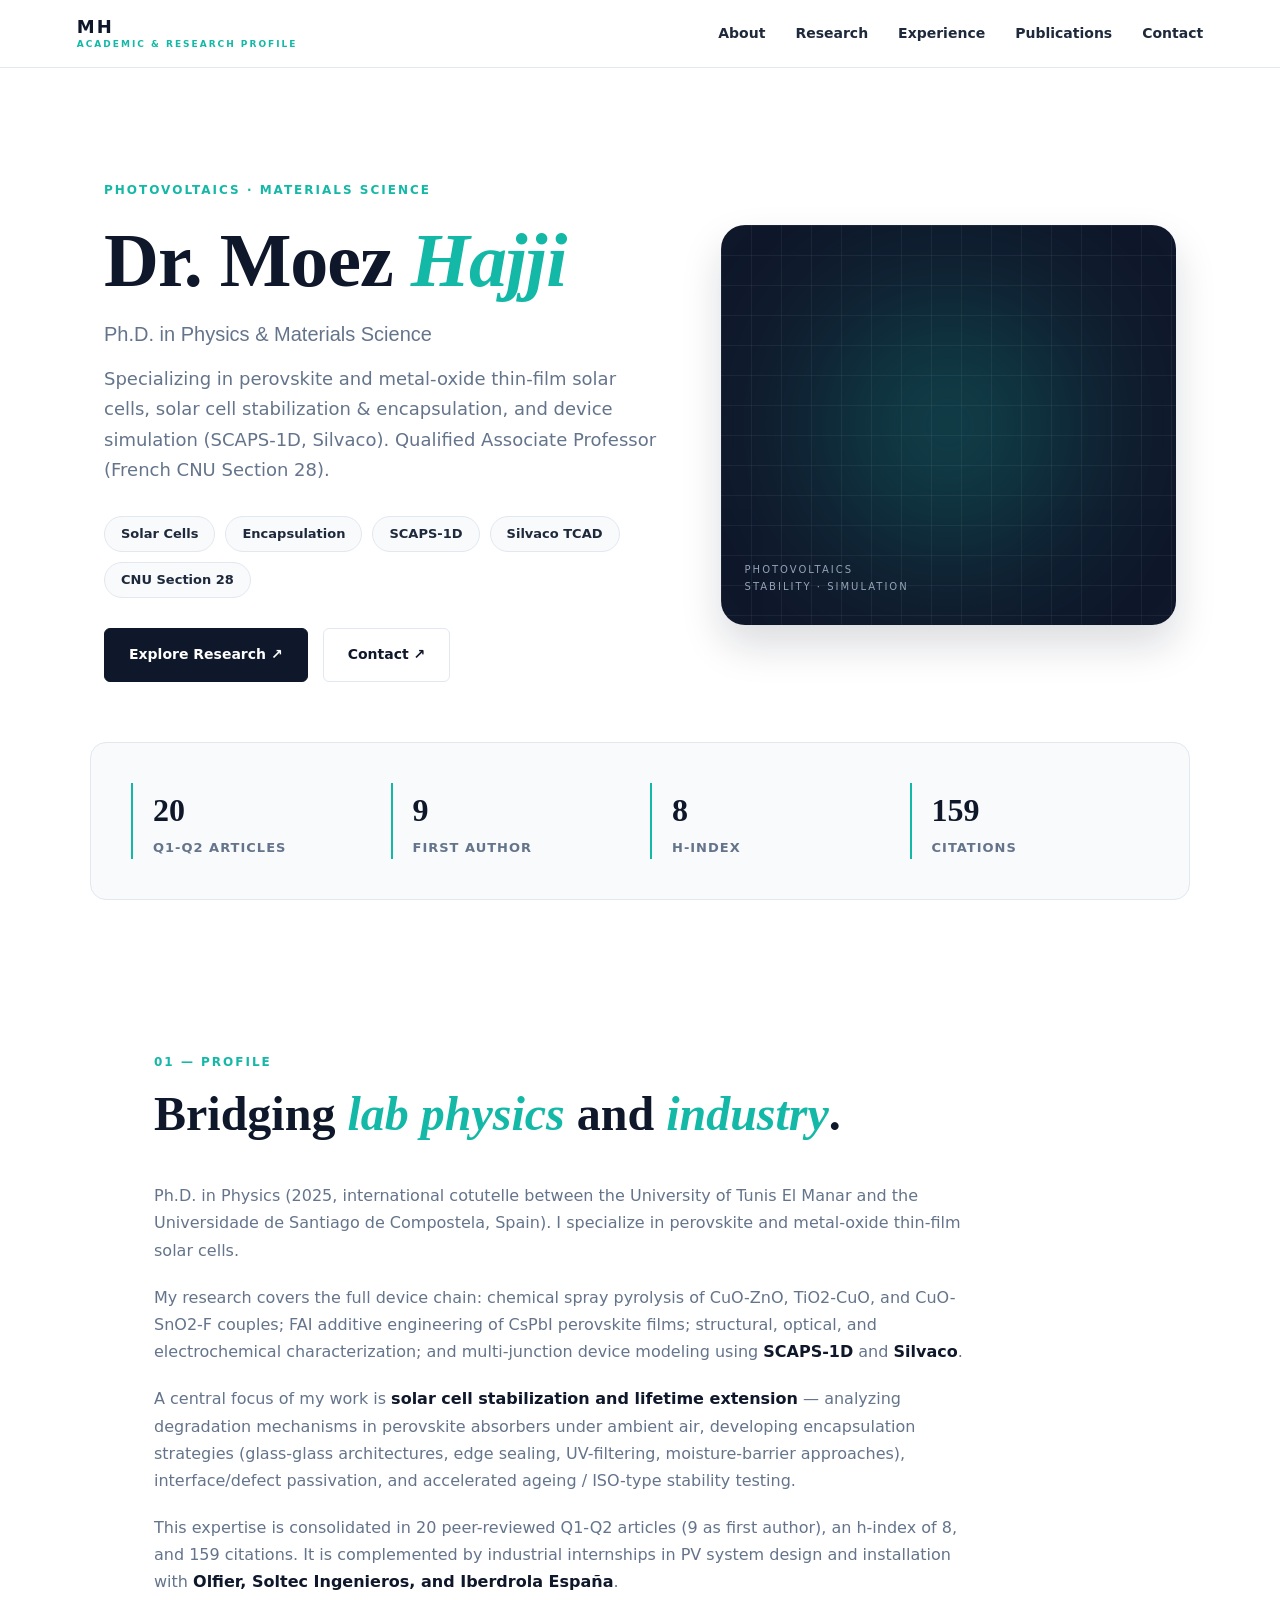
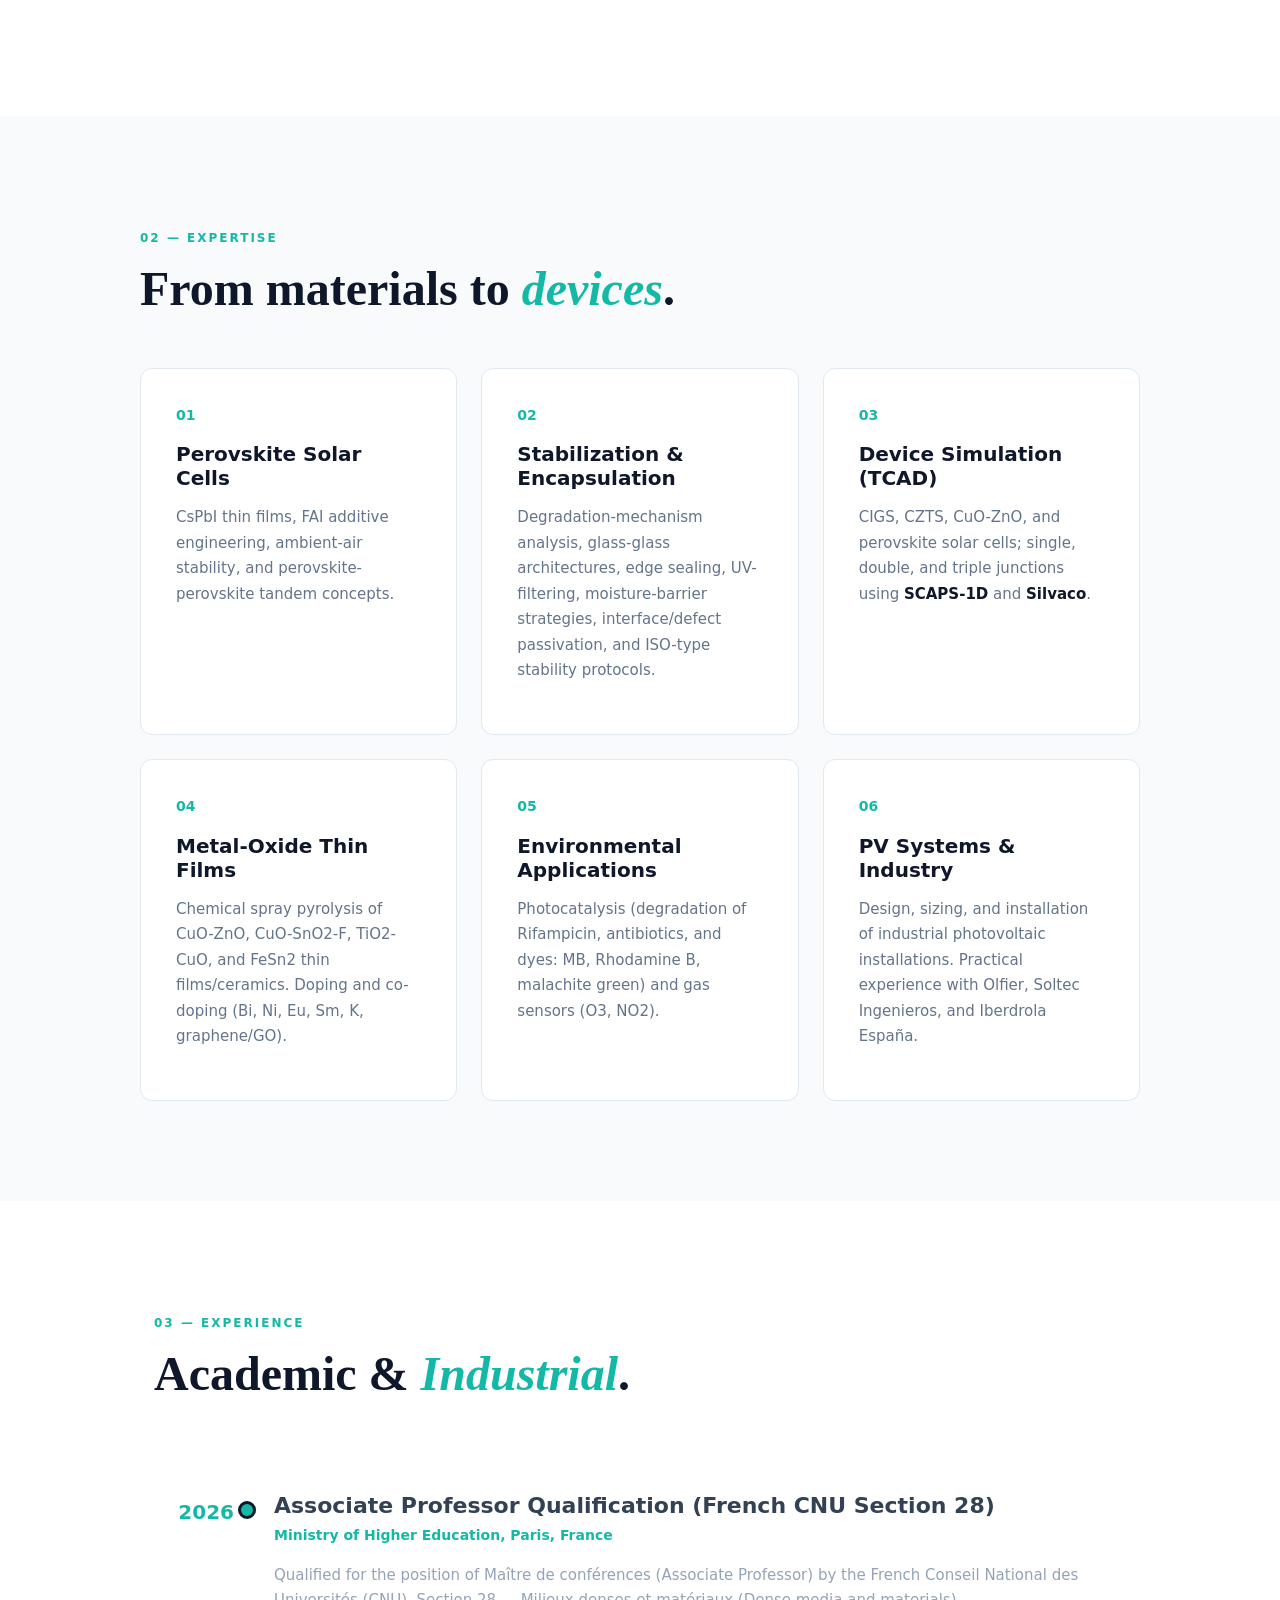
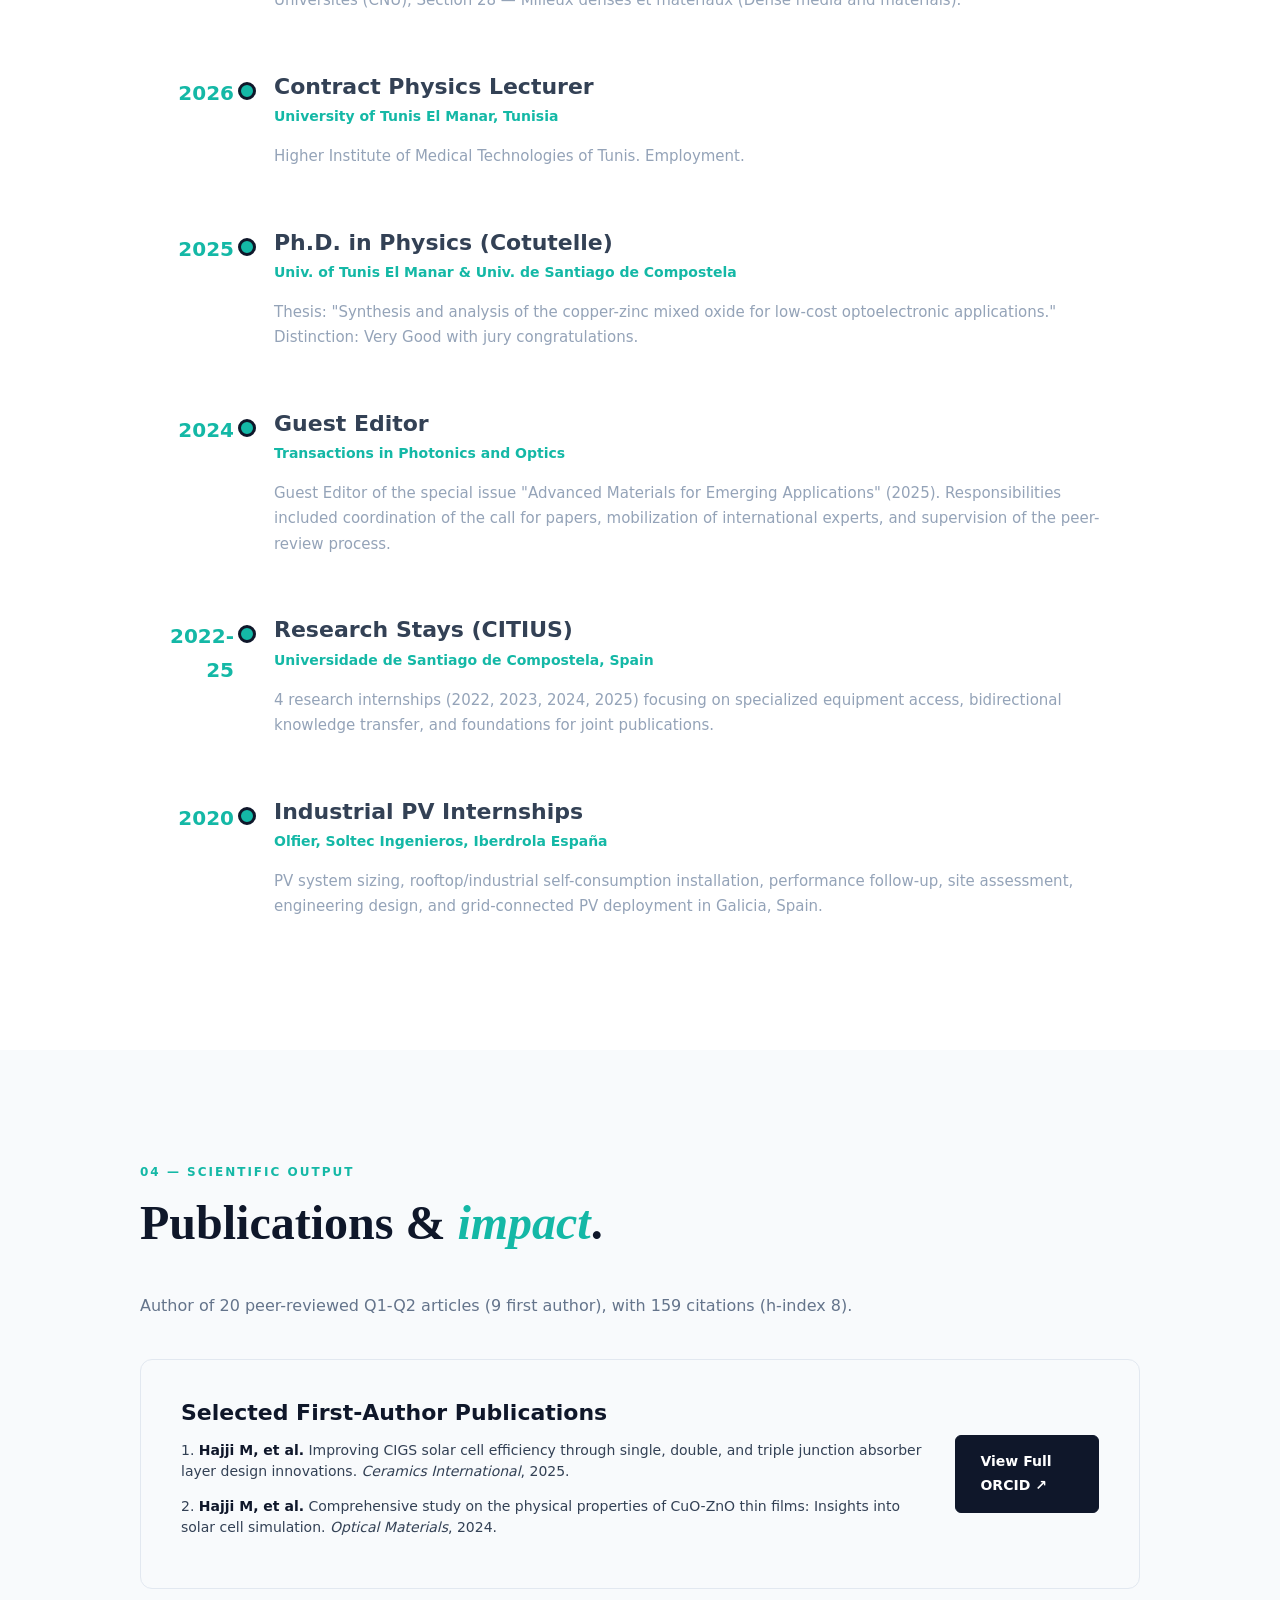
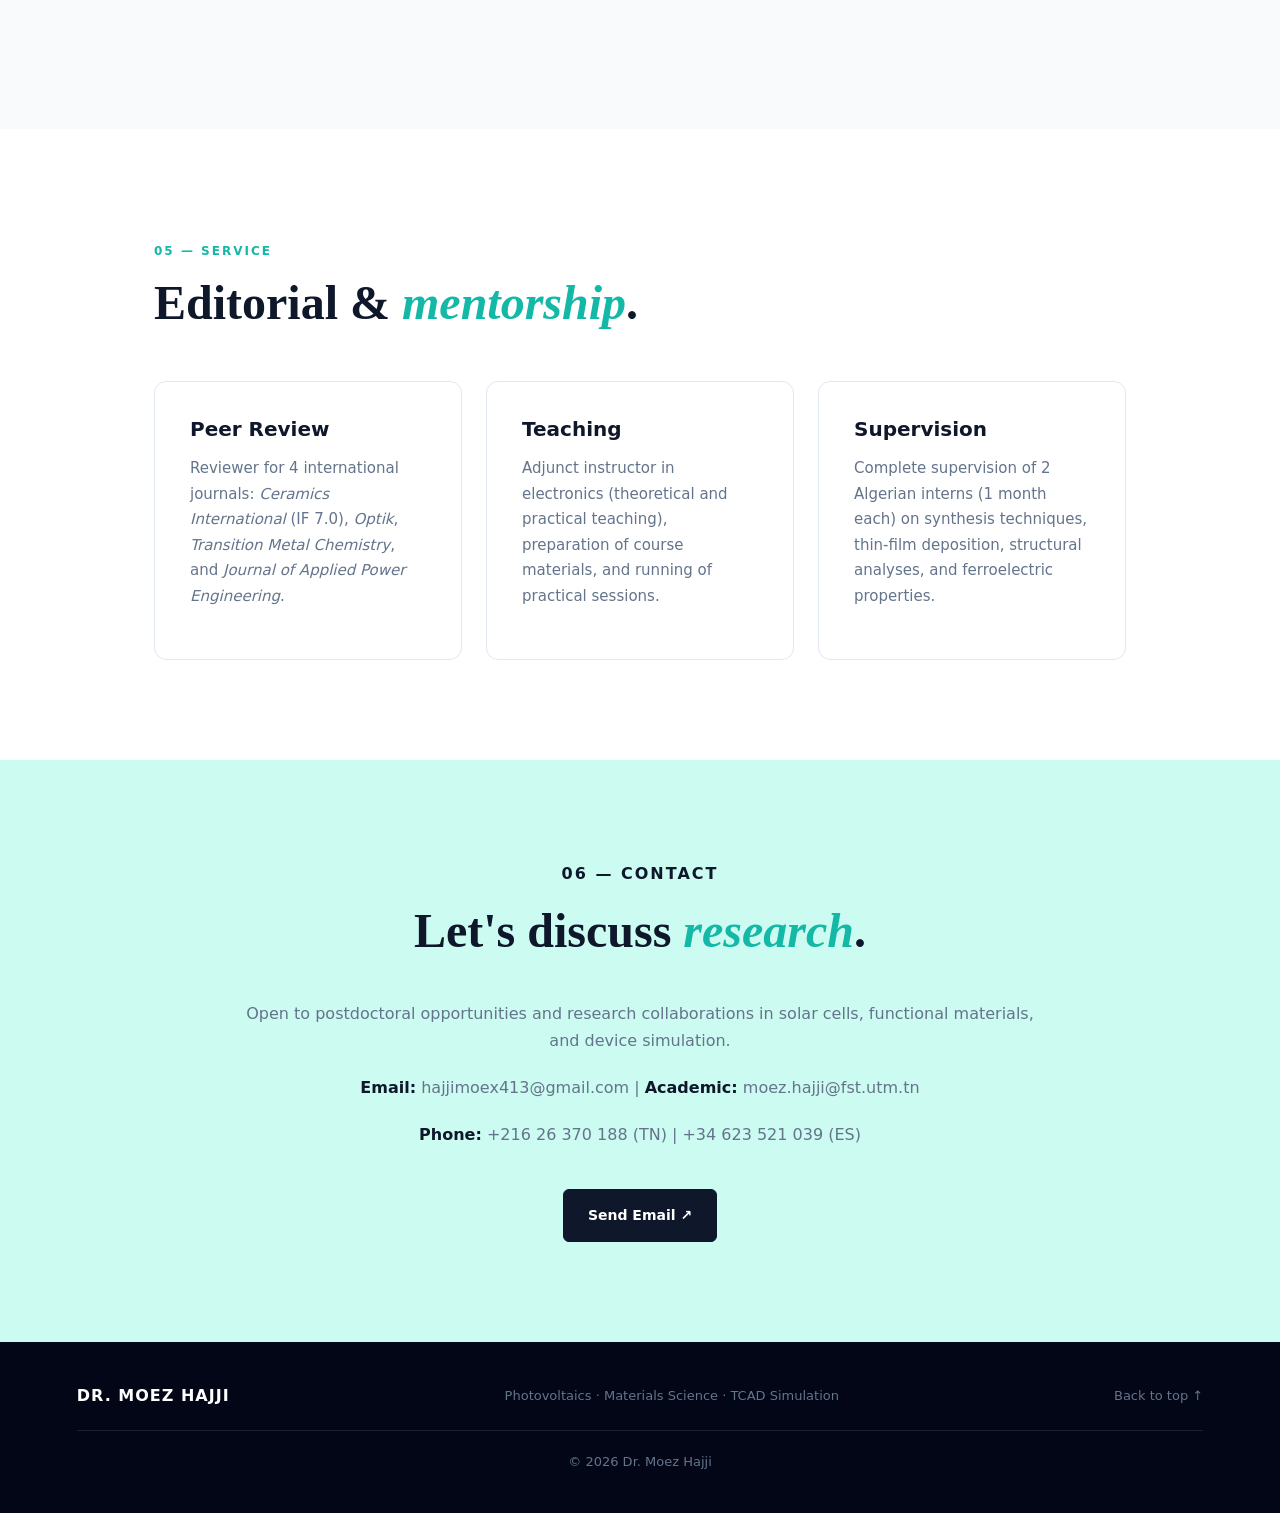
==== commit 5da4b526: "Enhance index.html content and clarity Updated the description meta tag and improved text clarity in" ====
--- a/index.html
+++ b/index.html
@@ -3,7 +3,7 @@
 <head>
   <meta charset="UTF-8">
   <meta name="viewport" content="width=device-width, initial-scale=1.0">
-  <meta name="description" content="Dr. Moez Hajji — Ph.D. in Physics specializing in perovskite & metal-oxide thin-film solar cells, stabilization, and device simulation.">
+  <meta name="description" content="Dr. Moez Hajji — Ph.D. in Physics specializing in perovskite & metal-oxide thin-film solar cells, stabilization, device simulation (SCAPS-1D, Silvaco), and French CNU Section 28 qualified.">
   <title>Dr. Moez Hajji | Materials Science & Photovoltaics</title>
   <link rel="preconnect" href="https://fonts.googleapis.com">
   <link rel="preconnect" href="https://fonts.gstatic.com" crossorigin>
@@ -27,35 +27,36 @@
     <!-- HERO SECTION -->
     <section class="hero" id="home">
       <div class="hero-text">
-        <p class="eyebrow">PHOTOVOLTAICS · MATERIALS SCIENCE · NANOTECHNOLOGY</p>
+        <p class="eyebrow">PHOTOVOLTAICS · MATERIALS SCIENCE</p>
         <h1>Dr. Moez <span>Hajji</span></h1>
         <h2>Ph.D. in Physics & Materials Science</h2>
         <p class="intro">
-          Specializing in perovskite and metal-oxide thin-film solar cells, solar cell stabilization & encapsulation, photocatalysis, and device simulation (SCAPS-1D, Silvaco).
+          Specializing in perovskite and metal-oxide thin-film solar cells, solar cell stabilization & encapsulation, and device simulation (SCAPS-1D, Silvaco). Qualified Associate Professor (French CNU Section 28).
         </p>
         <div class="tags">
-          <span>Perovskite Solar Cells</span>
-          <span>Thin-Film Deposition</span>
-          <span>Device Simulation</span>
-          <span>Encapsulation & Stability</span>
-          <span>PV System Design</span>
+          <span>Solar Cells</span>
+          <span>Encapsulation</span>
+          <span>SCAPS-1D</span>
+          <span>Silvaco TCAD</span>
+          <span>CNU Section 28</span>
         </div>
         <div class="hero-buttons">
-          <a class="button" href="#research">Explore my research ↗</a>
-          <a class="button secondary" href="mailto:hajjimoex413@gmail.com">Contact Me ↗</a>
-        </div>
-      </div>
-
-      <div class="hero-art" aria-label="Abstract solar cell illustration">
+          <a class="button" href="#research">Explore Research ↗</a>
+          <a class="button secondary" href="mailto:hajjimoex413@gmail.com">Contact ↗</a>
+        </div>
+      </div>
+
+      <!-- SOLAR CELL IMAGE -->
+      <div class="hero-art" aria-label="Abstract solar cell wafer illustration">
         <div class="glow"></div>
-        <div class="grid-lines"></div>
-        <div class="hexagon"></div>
-        <div class="hexagon small"></div>
-        <p>PHOTOVOLTAICS<br>STABILITY · SIMULATION · PERFORMANCE</p>
-      </div>
-    </section>
-
-    <!-- METRICS SECTION (From CV) -->
+        <div class="solar-cell">
+          <div class="grid-lines"></div>
+        </div>
+        <p>PHOTOVOLTAICS<br>STABILITY · SIMULATION</p>
+      </div>
+    </section>
+
+    <!-- METRICS SECTION -->
     <section class="metrics">
       <div><strong>20</strong><span>Q1-Q2 Articles</span></div>
       <div><strong>9</strong><span>First Author</span></div>
@@ -65,26 +66,26 @@
 
     <!-- ABOUT SECTION -->
     <section class="section" id="about">
-      <p class="eyebrow">01 — PROFESSIONAL PROFILE</p>
-      <h2>Bridging <em>laboratory physics</em> and <em>real-world deployment</em>.</h2>
-      <p>
-        Ph.D. in Physics (2025, international "cotutelle" between the University of Tunis El Manar and the Universidade de Santiago de Compostela, Spain), specialist in perovskite and metal-oxide thin-film solar cells.
-      </p>
-      <p>
-        My research covers the full device chain: synthesis of thin films and ceramics — deposition of oxide and perovskite absorbers and transport layers (chemical spray pyrolysis of CuO-ZnO, TiO2-CuO and CuO-SnO2-F couples; formamidinium-iodide (FAI) additive engineering of CsPbI perovskite films), their structural, optical and electrochemical characterization, and multi-junction device modeling (SCAPS-1D, Silvaco).
-      </p>
-      <p>
-        A central focus of my work is <strong>solar cell stabilization and lifetime extension</strong> — analysis of degradation mechanisms in perovskite absorbers under ambient air, encapsulation strategies (glass-glass architectures, edge sealing, UV-filtering and moisture-barrier approaches), interface and defect passivation, and accelerated ageing / ISO-type stability testing.
-      </p>
-      <p>
-        This expertise is consolidated in 20 peer-reviewed Q1-Q2 articles (9 as first author), h-index 8, and 159 citations. It is complemented by industrial internships in the design, sizing and installation of photovoltaic systems with <strong>Olffer, Soltec Ingenieros, and Iberdrola España</strong> in Galicia (Spain), bridging laboratory-scale device physics with real-world PV deployment for industry.
+      <p class="eyebrow">01 — PROFILE</p>
+      <h2>Bridging <em>lab physics</em> and <em>industry</em>.</h2>
+      <p>
+        Ph.D. in Physics (2025, international cotutelle between the University of Tunis El Manar and the Universidade de Santiago de Compostela, Spain). I specialize in perovskite and metal-oxide thin-film solar cells.
+      </p>
+      <p>
+        My research covers the full device chain: chemical spray pyrolysis of CuO-ZnO, TiO2-CuO, and CuO-SnO2-F couples; FAI additive engineering of CsPbI perovskite films; structural, optical, and electrochemical characterization; and multi-junction device modeling using <strong>SCAPS-1D</strong> and <strong>Silvaco</strong>.
+      </p>
+      <p>
+        A central focus of my work is <strong>solar cell stabilization and lifetime extension</strong> — analyzing degradation mechanisms in perovskite absorbers under ambient air, developing encapsulation strategies (glass-glass architectures, edge sealing, UV-filtering, moisture-barrier approaches), interface/defect passivation, and accelerated ageing / ISO-type stability testing.
+      </p>
+      <p>
+        This expertise is consolidated in 20 peer-reviewed Q1-Q2 articles (9 as first author), an h-index of 8, and 159 citations. It is complemented by industrial internships in PV system design and installation with <strong>Olfier, Soltec Ingenieros, and Iberdrola España</strong>.
       </p>
     </section>
 
     <!-- RESEARCH INTERESTS -->
     <section class="section shaded" id="research">
-      <p class="eyebrow">02 — EXPERTISE & SKILLS</p>
-      <h2>From materials to <em>device optimization</em>.</h2>
+      <p class="eyebrow">02 — EXPERTISE</p>
+      <h2>From materials to <em>devices</em>.</h2>
 
       <div class="cards">
         <article class="card">
@@ -96,25 +97,25 @@
         <article class="card">
           <span class="number">02</span>
           <h3>Stabilization & Encapsulation</h3>
-          <p>Degradation-mechanism analysis, glass-glass architectures, edge sealing, UV-filtering, moisture-barrier strategies, and ISO-type stability protocols.</p>
+          <p>Degradation-mechanism analysis, glass-glass architectures, edge sealing, UV-filtering, moisture-barrier strategies, interface/defect passivation, and ISO-type stability protocols.</p>
         </article>
 
         <article class="card">
           <span class="number">03</span>
           <h3>Device Simulation (TCAD)</h3>
-          <p>Modeling of CIGS, CZTS, CuO-ZnO, and perovskite solar cells; single, double, and triple junctions using <strong>SCAPS-1D</strong> and <strong>Silvaco</strong>.</p>
+          <p>CIGS, CZTS, CuO-ZnO, and perovskite solar cells; single, double, and triple junctions using <strong>SCAPS-1D</strong> and <strong>Silvaco</strong>.</p>
         </article>
 
         <article class="card">
           <span class="number">04</span>
           <h3>Metal-Oxide Thin Films</h3>
-          <p>Synthesis (chemical spray pyrolysis) of CuO-ZnO, CuO-SnO2-F, TiO2-CuO, FeSn2 thin films and ceramics; doping/co-doping (Bi, Ni, Eu, Sm, K, graphene/GO).</p>
+          <p>Chemical spray pyrolysis of CuO-ZnO, CuO-SnO2-F, TiO2-CuO, and FeSn2 thin films/ceramics. Doping and co-doping (Bi, Ni, Eu, Sm, K, graphene/GO).</p>
         </article>
 
         <article class="card">
           <span class="number">05</span>
           <h3>Environmental Applications</h3>
-          <p>Photocatalysis (degradation of Rifampicin, antibiotics, and dyes: MB, Rhodamine B, malachite green), and gas sensors (O3, NO2).</p>
+          <p>Photocatalysis (degradation of Rifampicin, antibiotics, and dyes: MB, Rhodamine B, malachite green) and gas sensors (O3, NO2).</p>
         </article>
 
         <article class="card">
@@ -125,36 +126,54 @@
       </div>
     </section>
 
-    <!-- TIMELINE EXPERIENCE -->
-    <section class="section dark" id="experience">
-      <p class="eyebrow">03 — ACADEMIC & INDUSTRIAL EXPERIENCE</p>
-      <h2>Research, teaching & <em>industry</em>.</h2>
+    <!-- LIGHT TIMELINE EXPERIENCE -->
+    <section class="section" id="experience">
+      <p class="eyebrow">03 — EXPERIENCE</p>
+      <h2>Academic & <em>Industrial</em>.</h2>
 
       <div class="timeline">
         <article>
+          <span>2026</span>
+          <div>
+            <h3>Associate Professor Qualification (French CNU Section 28)</h3>
+            <p class="institution">Ministry of Higher Education, Paris, France</p>
+            <p>Qualified for the position of Maître de conférences (Associate Professor) by the French Conseil National des Universités (CNU), Section 28 — Milieux denses et matériaux (Dense media and materials).</p>
+          </div>
+        </article>
+
+        <article>
+          <span>2026</span>
+          <div>
+            <h3>Contract Physics Lecturer</h3>
+            <p class="institution">University of Tunis El Manar, Tunisia</p>
+            <p>Higher Institute of Medical Technologies of Tunis. Employment.</p>
+          </div>
+        </article>
+
+        <article>
           <span>2025</span>
           <div>
             <h3>Ph.D. in Physics (Cotutelle)</h3>
-            <p class="institution">University of Tunis El Manar & Universidade de Santiago de Compostela</p>
+            <p class="institution">Univ. of Tunis El Manar & Univ. de Santiago de Compostela</p>
             <p>Thesis: "Synthesis and analysis of the copper-zinc mixed oxide for low-cost optoelectronic applications." Distinction: Very Good with jury congratulations.</p>
           </div>
         </article>
 
         <article>
           <span>2024</span>
+          <div>
+            <h3>Guest Editor</h3>
+            <p class="institution">Transactions in Photonics and Optics</p>
+            <p>Guest Editor of the special issue "Advanced Materials for Emerging Applications" (2025). Responsibilities included coordination of the call for papers, mobilization of international experts, and supervision of the peer-review process.</p>
+          </div>
+        </article>
+
+        <article>
+          <span>2022-25</span>
           <div>
             <h3>Research Stays (CITIUS)</h3>
             <p class="institution">Universidade de Santiago de Compostela, Spain</p>
-            <p>4 research internships (2022-2025) focusing on specialized equipment access, bidirectional knowledge transfer, and foundations for joint publications.</p>
-          </div>
-        </article>
-
-        <article>
-          <span>2025</span>
-          <div>
-            <h3>Guest Editor</h3>
-            <p class="institution">Transactions in Photonics and Optics</p>
-            <p>Special issue: "Advanced Materials for Emerging Applications". Coordination of call for papers and supervision of peer-review process.</p>
+            <p>4 research internships (2022, 2023, 2024, 2025) focusing on specialized equipment access, bidirectional knowledge transfer, and foundations for joint publications.</p>
           </div>
         </article>
 
@@ -162,64 +181,45 @@
           <span>2020</span>
           <div>
             <h3>Industrial PV Internships</h3>
-            <p class="institution">Olfier, Soltec Ingenieros, Iberdrola España (Galicia, Spain)</p>
-            <p>PV system sizing, rooftop/industrial self-consumption installation, performance follow-up, site assessment, engineering design, and grid-connected PV deployment.</p>
-          </div>
-        </article>
-
-        <article>
-          <span>2021</span>
-          <div>
-            <h3>Master's in Physics</h3>
-            <p class="institution">Faculty of Sciences of Tunis</p>
-            <p>Distinction: "Good" (Mention Bien).</p>
-          </div>
-        </article>
-        
-        <article>
-          <span>2019</span>
-          <div>
-            <h3>Bachelor's in Physics</h3>
-            <p class="institution">Faculty of Sciences of Tunis</p>
-            <p>First-Year University Program (Physics-Chemistry) at Faculty of Sciences of Sfax (2016).</p>
+            <p class="institution">Olfier, Soltec Ingenieros, Iberdrola España</p>
+            <p>PV system sizing, rooftop/industrial self-consumption installation, performance follow-up, site assessment, engineering design, and grid-connected PV deployment in Galicia, Spain.</p>
           </div>
         </article>
       </div>
     </section>
 
     <!-- PUBLICATIONS -->
-    <section class="section" id="publications">
+    <section class="section shaded" id="publications">
       <p class="eyebrow">04 — SCIENTIFIC OUTPUT</p>
-      <h2>Publications & <em>research impact</em>.</h2>
-      <p>Author of 20 peer-reviewed Q1-Q2 articles (9 first author), with 159 citations (h-index 8). My work has been published in prestigious journals including <em>Ceramics International, Optical Materials, Solar RRL, ACS Omega, and Materials Letters</em>.</p>
+      <h2>Publications & <em>impact</em>.</h2>
+      <p>Author of 20 peer-reviewed Q1-Q2 articles (9 first author), with 159 citations (h-index 8).</p>
       
       <div class="publication-box">
         <div>
           <h3>Selected First-Author Publications</h3>
-          <p>1. Improving CIGS solar cell efficiency through single, double, and triple junction absorber layer design (Ceramics International, 2025).</p>
-          <p>2. Comprehensive study on the physical properties of CuO-ZnO thin films: Insights into solar cell simulation (Optical Materials, 2024).</p>
-          <p>3. Formamidinium's (FAI) Impact on CsPbI Perovskite Stability in Ambient Air (Solar RRL, 2025 - Co-author).</p>
+          <p>1. <strong>Hajji M, et al.</strong> Improving CIGS solar cell efficiency through single, double, and triple junction absorber layer design innovations. <em>Ceramics International</em>, 2025.</p>
+          <p>2. <strong>Hajji M, et al.</strong> Comprehensive study on the physical properties of CuO-ZnO thin films: Insights into solar cell simulation. <em>Optical Materials</em>, 2024.</p>
         </div>
         <a class="button" href="https://orcid.org/0000-0001-6453-8107" target="_blank" rel="noopener">View Full ORCID ↗</a>
       </div>
     </section>
 
-    <!-- EDITORIAL & TEACHING -->
-    <section class="section shaded" id="service">
-      <p class="eyebrow">05 — SERVICE & TEACHING</p>
-      <h2>Editorial, review & <em>mentorship</em>.</h2>
+    <!-- SERVICE -->
+    <section class="section" id="service">
+      <p class="eyebrow">05 — SERVICE</p>
+      <h2>Editorial & <em>mentorship</em>.</h2>
       <div class="cards">
         <article class="card">
           <h3>Peer Review</h3>
-          <p>Scientific reviewer for 4 international journals: <em>Ceramics International</em> (Elsevier, IF 7.077), <em>Optik</em> (Elsevier, IF 3.1), <em>Transition Metal Chemistry</em> (Springer, IF 2.1), and <em>Journal of Applied Power Engineering</em> (Elsevier, IF 1.8).</p>
+          <p>Reviewer for 4 international journals: <em>Ceramics International</em> (IF 7.0), <em>Optik</em>, <em>Transition Metal Chemistry</em>, and <em>Journal of Applied Power Engineering</em>.</p>
         </article>
         <article class="card">
           <h3>Teaching</h3>
-          <p>Adjunct instructor in electronics (theoretical and practical teaching). Preparation of course materials and running of practical sessions.</p>
+          <p>Adjunct instructor in electronics (theoretical and practical teaching), preparation of course materials, and running of practical sessions.</p>
         </article>
         <article class="card">
           <h3>Supervision</h3>
-          <p>Complete supervision of 2 Algerian interns (1 month each): synthesis techniques, thin-film deposition, structural analyses and ferroelectric properties.</p>
+          <p>Complete supervision of 2 Algerian interns (1 month each) on synthesis techniques, thin-film deposition, structural analyses, and ferroelectric properties.</p>
         </article>
       </div>
     </section>
@@ -228,10 +228,10 @@
     <section class="section contact" id="contact">
       <p class="eyebrow">06 — CONTACT</p>
       <h2>Let's discuss <em>research</em>.</h2>
-      <p>Open to academic exchange, postdoctoral opportunities, and research collaborations in solar cells, functional materials, and device simulation.</p>
+      <p>Open to postdoctoral opportunities and research collaborations in solar cells, functional materials, and device simulation.</p>
       <p><strong>Email:</strong> hajjimoex413@gmail.com | <strong>Academic:</strong> moez.hajji@fst.utm.tn</p>
       <p><strong>Phone:</strong> +216 26 370 188 (TN) | +34 623 521 039 (ES)</p>
-      <a class="button" href="mailto:hajjimoex413@gmail.com">Send an Email ↗</a>
+      <a class="button" href="mailto:hajjimoex413@gmail.com">Send Email ↗</a>
     </section>
   </main>
 
--- a/style.css
+++ b/style.css
@@ -1,17 +1,16 @@
-
 :root {
-  --navy: #10243a;
-  --navy-light: #193650;
-  --teal: #4cc9bd;
-  --ink: #203244;
-  --muted: #66798a;
-  --light: #f3f6f8;
-  --line: #dce5ea;
-}
-
-* {
-  box-sizing: border-box;
-}
+  --navy: #0f172a;
+  --navy-light: #1e293b;
+  --teal: #14b8a6;
+  --teal-light: #ccfbf1;
+  --ink: #334155;
+  --muted: #64748b;
+  --light: #f8fafc;
+  --line: #e2e8f0;
+  --white: #ffffff;
+}
+
+* { box-sizing: border-box; }
 
 html {
   scroll-behavior: smooth;
@@ -20,52 +19,49 @@
 
 body {
   margin: 0;
-  font-family: Arial, Helvetica, sans-serif;
+  font-family: 'Inter', system-ui, sans-serif;
   color: var(--ink);
-  line-height: 1.8;
-}
-
-a {
-  color: inherit;
-  text-decoration: none;
-}
-
+  line-height: 1.7;
+  background: var(--white);
+  -webkit-font-smoothing: antialiased;
+}
+
+a { color: inherit; text-decoration: none; transition: all 0.3s ease; }
+strong { color: var(--navy); font-weight: 600; }
+
+/* --- HEADER --- */
 header {
   position: sticky;
   top: 0;
-  z-index: 10;
+  z-index: 50;
   display: flex;
   justify-content: space-between;
   align-items: center;
   padding: 18px 6%;
-  background: white;
+  background: rgba(255, 255, 255, 0.85);
+  backdrop-filter: blur(12px);
   border-bottom: 1px solid var(--line);
 }
 
 .logo {
   color: var(--navy);
   font-weight: 800;
+  font-size: 18px;
   letter-spacing: 2px;
+  display: flex;
+  flex-direction: column;
+  line-height: 1;
 }
 
 .logo span {
-  display: block;
-  color: #278e88;
+  color: var(--teal);
   font-size: 9px;
   letter-spacing: 2px;
-}
-
-nav {
-  display: flex;
-  gap: 25px;
-  font-size: 13px;
-  font-weight: 600;
-}
-
-nav a:hover,
-.text-link:hover {
-  color: #168e87;
-}
+  margin-top: 4px;
+}
+
+nav { display: flex; gap: 30px; font-size: 14px; font-weight: 600; color: var(--navy-light); }
+nav a:hover { color: var(--teal); }
 
 #menuButton {
   display: none;
@@ -73,186 +69,175 @@
   background: none;
   font-size: 24px;
   color: var(--navy);
-}
-
+  cursor: pointer;
+}
+
+/* --- HERO --- */
 .hero {
   max-width: 1200px;
   margin: auto;
-  padding: 90px 5% 55px;
+  padding: 100px 5% 60px;
   display: grid;
-  grid-template-columns: 1.2fr 0.8fr;
-  gap: 50px;
+  grid-template-columns: 1.1fr 0.9fr;
+  gap: 60px;
   align-items: center;
 }
 
 .eyebrow {
-  color: #208c86;
-  font-size: 11px;
-  font-weight: bold;
-  letter-spacing: 2.5px;
-}
-
-h1,
-h2,
-h3 {
-  line-height: 1.25;
-}
+  color: var(--teal);
+  font-size: 12px;
+  font-weight: 700;
+  letter-spacing: 2px;
+  text-transform: uppercase;
+}
+
+h1, h2, h3 { line-height: 1.2; margin-top: 0; }
 
 h1 {
   color: var(--navy);
-  font-size: clamp(43px, 6vw, 72px);
-  letter-spacing: -3px;
+  font-family: 'Playfair Display', serif;
+  font-size: clamp(48px, 6vw, 76px);
+  letter-spacing: -1px;
   margin: 15px 0;
 }
 
-h1 span,
-h2 em {
-  color: #218e88;
-}
+h1 span, h2 em { color: var(--teal); font-style: italic; }
 
 h2 {
-  font-size: clamp(29px, 4vw, 43px);
+  font-family: 'Playfair Display', serif;
+  font-size: clamp(32px, 4vw, 48px);
   color: var(--navy);
-  letter-spacing: -1px;
-}
-
-h2 em {
-  font-family: Georgia, serif;
-  font-weight: normal;
 }
 
 .hero-text h2 {
+  font-family: 'Inter', sans-serif;
   font-size: 20px;
   color: var(--muted);
+  font-weight: 400;
   letter-spacing: 0;
 }
 
-.intro {
-  font-size: 17px;
-  color: var(--muted);
-  max-width: 570px;
-}
-
-.tags {
-  display: flex;
-  flex-wrap: wrap;
-  gap: 8px;
-  margin: 25px 0;
-}
+.intro { font-size: 18px; color: var(--muted); max-width: 600px; }
+
+.tags { display: flex; flex-wrap: wrap; gap: 10px; margin: 30px 0; }
 
 .tags span {
+  background: var(--light);
   border: 1px solid var(--line);
-  border-radius: 30px;
-  padding: 5px 12px;
-  font-size: 11px;
-}
+  color: var(--navy-light);
+  border-radius: 50px;
+  padding: 6px 16px;
+  font-size: 13px;
+  font-weight: 600;
+}
+
+.hero-buttons { display: flex; gap: 15px; flex-wrap: wrap; }
 
 .button {
-  display: inline-block;
-  margin: 5px 8px 5px 0;
-  padding: 12px 18px;
+  display: inline-flex;
+  align-items: center;
+  justify-content: center;
+  padding: 14px 24px;
   background: var(--navy);
   color: white;
-  border-radius: 4px;
-  font-size: 12px;
-  font-weight: bold;
-}
-
-.button:hover {
-  background: #24516c;
-}
-
-.button.secondary {
-  color: var(--navy);
-  background: white;
-  border: 1px solid var(--line);
-}
-
+  border-radius: 6px;
+  font-size: 14px;
+  font-weight: 600;
+  border: 1px solid var(--navy);
+  cursor: pointer;
+}
+
+.button:hover { background: var(--navy-light); transform: translateY(-2px); }
+
+.button.secondary { color: var(--navy); background: transparent; border: 1px solid var(--line); }
+.button.secondary:hover { border-color: var(--navy); background: var(--light); }
+
+/* Hero Art */
 .hero-art {
-  min-height: 350px;
-  border-radius: 48% 48% 8px 8px;
-  background: radial-gradient(circle, #28536b, var(--navy) 75%);
+  min-height: 400px;
+  border-radius: 24px;
+  background: var(--navy);
   position: relative;
   overflow: hidden;
   display: grid;
   place-items: center;
-}
-
-.orbit {
+  box-shadow: 0 20px 40px rgba(15, 23, 42, 0.15);
+}
+
+.glow {
+  position: absolute;
   width: 250px;
-  height: 110px;
-  border: 1px solid #76dcd1;
+  height: 250px;
+  background: var(--teal);
+  filter: blur(80px);
+  opacity: 0.3;
   border-radius: 50%;
-  transform: rotate(-35deg);
-  position: absolute;
-}
-
-.crystal {
-  width: 100px;
-  height: 120px;
-  background: linear-gradient(135deg, #a6f8e9, #27a6a3 50%, #10415d);
-  clip-path: polygon(50% 0, 100% 25%, 100% 75%, 50% 100%, 0 75%, 0 25%);
-  transform: rotate(15deg);
-}
-
-.crystal.small {
-  width: 55px;
+  top: 50%; left: 50%; transform: translate(-50%, -50%);
+}
+
+.grid-lines {
+  position: absolute;
+  inset: 0;
+  background-image: linear-gradient(rgba(255,255,255,0.05) 1px, transparent 1px),
+  linear-gradient(90deg, rgba(255,255,255,0.05) 1px, transparent 1px);
+  background-size: 30px 30px;
+}
+
+.hexagon {
+  width: 140px;
+  height: 160px;
+  background: linear-gradient(135deg, var(--teal), #0f766e);
+  clip-path: polygon(50% 0%, 100% 25%, 100% 75%, 50% 100%, 0% 75%, 0% 25%);
+  position: relative;
+  z-index: 2;
+  box-shadow: inset 0 0 20px rgba(255,255,255,0.5);
+  animation: float 6s ease-in-out infinite;
+}
+
+.hexagon.small {
+  width: 60px;
   height: 70px;
   position: absolute;
-  transform: translate(80px, 60px) rotate(-15deg);
-  background: linear-gradient(135deg, #d9fff7, #3aa9b0, #16496a);
+  background: linear-gradient(135deg, #5eead4, #14b8a6);
+  transform: translate(80px, 60px);
+  animation: float 8s ease-in-out infinite reverse;
+}
+
+@keyframes float {
+  0% { transform: translateY(0px) rotate(0deg); }
+  50% { transform: translateY(-15px) rotate(5deg); }
+  100% { transform: translateY(0px) rotate(0deg); }
 }
 
 .hero-art p {
   position: absolute;
-  bottom: 14px;
-  left: 20px;
-  color: #d3e7ed;
-  font-size: 9px;
-  letter-spacing: 1.5px;
-}
-
+  bottom: 20px; left: 24px;
+  color: #94a3b8;
+  font-size: 10px;
+  letter-spacing: 2px;
+  z-index: 3;
+}
+
+/* --- METRICS --- */
 .metrics {
   max-width: 1100px;
-  margin: 0 auto 30px;
-  padding: 28px;
+  margin: 0 auto 40px;
+  padding: 40px;
   display: grid;
   grid-template-columns: repeat(4, 1fr);
   gap: 20px;
   background: var(--light);
-}
-
-.metrics div {
-  display: flex;
-  flex-direction: column;
-}
-
-.metrics strong {
-  font-size: 25px;
-  color: var(--navy);
-}
-
-.metrics span,
-.note {
-  color: var(--muted);
-  font-size: 11px;
-}
-
-.metrics .note {
-  grid-column: 1 / -1;
-  margin: 0;
-}
-
-.section {
-  max-width: 1100px;
-  margin: auto;
-  padding: 80px 5%;
-}
-
-.section > p:not(.eyebrow) {
-  max-width: 820px;
-  color: var(--muted);
-}
+  border-radius: 16px;
+  border: 1px solid var(--line);
+}
+
+.metrics div { display: flex; flex-direction: column; border-left: 2px solid var(--teal); padding-left: 20px; }
+.metrics strong { font-size: 32px; color: var(--navy); font-family: 'Playfair Display', serif; }
+.metrics span { color: var(--muted); font-size: 13px; font-weight: 600; text-transform: uppercase; letter-spacing: 1px; }
+
+/* --- SECTIONS --- */
+.section { max-width: 1100px; margin: auto; padding: 100px 5%; }
+.section > p:not(.eyebrow) { max-width: 820px; color: var(--muted); font-size: 16px; margin-bottom: 20px; }
 
 .shaded {
   max-width: none;
@@ -263,160 +248,154 @@
 
 .cards {
   display: grid;
-  grid-template-columns: repeat(3, 1fr);
-  gap: 18px;
-  margin-top: 35px;
+  grid-template-columns: repeat(auto-fit, minmax(300px, 1fr));
+  gap: 24px;
+  margin-top: 50px;
 }
 
 .card {
   position: relative;
-  padding: 25px;
-  background: white;
+  padding: 35px;
+  background: var(--white);
   border: 1px solid var(--line);
-  border-radius: 5px;
-}
-
-.card h3 {
-  font-size: 17px;
-  color: var(--navy);
-}
-
-.card p,
-.publication-box p {
-  font-size: 13px;
-  color: var(--muted);
-}
-
-.number {
-  color: #248d87;
-  font-size: 11px;
-  font-weight: bold;
-}
-
-.text-link {
-  color: #18857e;
-  font-size: 13px;
-  font-weight: bold;
-}
+  border-radius: 12px;
+  transition: all 0.3s ease;
+}
+
+.card:hover { transform: translateY(-5px); box-shadow: 0 15px 30px rgba(0,0,0,0.05); border-color: var(--teal); }
+.card h3 { font-size: 20px; color: var(--navy); margin-bottom: 15px; }
+.card p { font-size: 15px; color: var(--muted); }
+.number { color: var(--teal); font-size: 14px; font-weight: 800; display: block; margin-bottom: 15px; }
+
+.text-link { color: var(--teal); font-size: 15px; font-weight: 700; display: inline-block; margin-top: 10px; border-bottom: 2px solid transparent; }
+.text-link:hover { border-color: var(--teal); }
 
 .publication-box {
   display: flex;
   justify-content: space-between;
   align-items: center;
-  gap: 20px;
-  padding: 25px;
+  gap: 30px;
+  padding: 40px;
+  background: var(--light);
   border: 1px solid var(--line);
-  border-radius: 5px;
-  margin: 25px 0;
-}
-
+  border-radius: 12px;
+  margin: 40px 0;
+}
+
+.publication-box h3 { margin-bottom: 10px; font-size: 22px; color: var(--navy); }
+.publication-box p { font-size: 14px; line-height: 1.5; margin-bottom: 10px; }
+
+/* --- DARK TIMELINE --- */
 .dark {
   max-width: none;
   background: var(--navy);
   padding-left: max(5%, calc((100% - 1000px) / 2));
   padding-right: max(5%, calc((100% - 1000px) / 2));
-  color: white;
-}
-
-.dark h2,
-.dark h3 {
-  color: white;
-}
-
-.dark h2 em {
-  color: var(--teal);
+  color: var(--white);
+}
+
+.dark h2, .dark h3 { color: var(--white); }
+.dark .eyebrow { color: var(--teal); }
+
+.timeline { margin-top: 60px; position: relative; }
+
+.timeline::before {
+  content: '';
+  position: absolute;
+  left: 89px;
+  top: 0;
+  bottom: 0;
+  width: 2px;
+  background: rgba(255,255,255,0.1);
 }
 
 .timeline article {
   display: grid;
-  grid-template-columns: 45px 1fr;
-  gap: 18px;
-  padding: 25px 0;
-  border-top: 1px solid #ffffff2b;
+  grid-template-columns: 80px 1fr;
+  gap: 40px;
+  padding: 30px 0;
+  position: relative;
 }
 
 .timeline article > span {
   color: var(--teal);
-}
-
-.timeline p {
-  color: #c3d0da;
-  font-size: 13px;
-}
-
+  font-size: 20px;
+  font-weight: 800;
+  text-align: right;
+  padding-top: 2px;
+}
+
+.timeline article::after {
+  content: '';
+  position: absolute;
+  left: 84px;
+  top: 38px;
+  width: 12px;
+  height: 12px;
+  background: var(--teal);
+  border-radius: 50%;
+  border: 3px solid var(--navy);
+}
+
+.timeline h3 { font-size: 22px; margin-bottom: 5px; }
+.timeline .institution { color: var(--teal); font-weight: 600; font-size: 14px; margin-bottom: 15px; }
+.timeline p { color: #94a3b8; font-size: 15px; margin: 0; }
+
+/* --- CONTACT --- */
 .contact {
-  background: #eaf5f4;
+  background: var(--teal-light);
   max-width: none;
   padding-left: max(5%, calc((100% - 1000px) / 2));
   padding-right: max(5%, calc((100% - 1000px) / 2));
-}
-
+  text-align: center;
+}
+
+.contact .eyebrow { color: var(--navy); }
+.contact p { margin: 0 auto 15px; color: var(--navy); font-size: 16px; }
+.contact .button { margin-top: 20px; }
+
+/* --- FOOTER --- */
 footer {
   display: flex;
   flex-wrap: wrap;
   gap: 20px;
   align-items: center;
   justify-content: space-between;
-  padding: 28px 5%;
-  background: #0b1b2b;
-  color: #c4d2dc;
-  font-size: 11px;
-}
-
-footer a:first-child {
-  color: white;
-  font-weight: bold;
-}
-
-footer p {
-  width: 100%;
-  margin: 0;
-  border-top: 1px solid #ffffff20;
-  padding-top: 15px;
-}
-
-@media (max-width: 760px) {
-  .hero {
-    grid-template-columns: 1fr;
-    padding-top: 55px;
-  }
-
-  .hero-art {
-    min-height: 280px;
-  }
-
-  .metrics {
-    grid-template-columns: repeat(2, 1fr);
-    margin: 0 5% 20px;
-  }
-
-  .cards {
-    grid-template-columns: 1fr;
-  }
-
-  .publication-box {
-    align-items: flex-start;
-    flex-direction: column;
-  }
-
-  #menuButton {
-    display: block;
-  }
-
+  padding: 40px 6%;
+  background: #020617;
+  color: #64748b;
+  font-size: 13px;
+}
+
+footer a:first-child { color: var(--white); font-weight: 800; font-size: 16px; letter-spacing: 1px; }
+footer a:hover { color: var(--teal); }
+footer p { width: 100%; margin: 0; border-top: 1px solid rgba(255,255,255,0.1); padding-top: 20px; text-align: center; }
+
+/* --- MOBILE --- */
+@media (max-width: 768px) {
+  .hero { grid-template-columns: 1fr; padding-top: 60px; }
+  .hero-art { min-height: 300px; }
+  .metrics { grid-template-columns: 1fr 1fr; margin: 0 5% 20px; padding: 20px; }
+  .metrics div { border-left: none; padding-left: 0; }
+  .cards { grid-template-columns: 1fr; }
+  .publication-box { flex-direction: column; align-items: flex-start; }
+  
+  #menuButton { display: block; }
   nav {
     display: none;
     position: absolute;
-    top: 100%;
-    left: 0;
-    right: 0;
-    background: white;
+    top: 100%; left: 0; right: 0;
+    background: var(--white);
     padding: 20px 6%;
     border-bottom: 1px solid var(--line);
     flex-direction: column;
-    gap: 15px;
+    gap: 20px;
+    box-shadow: 0 10px 20px rgba(0,0,0,0.05);
   }
-
-  nav.open {
-    display: flex;
-  }
-}
+  nav.open { display: flex; }
+  
+  .timeline::before { left: 59px; }
+  .timeline article { grid-template-columns: 50px 1fr; gap: 20px; }
+  .timeline article > span { font-size: 16px; }
+  .timeline article::after { left: 54px; }
+}
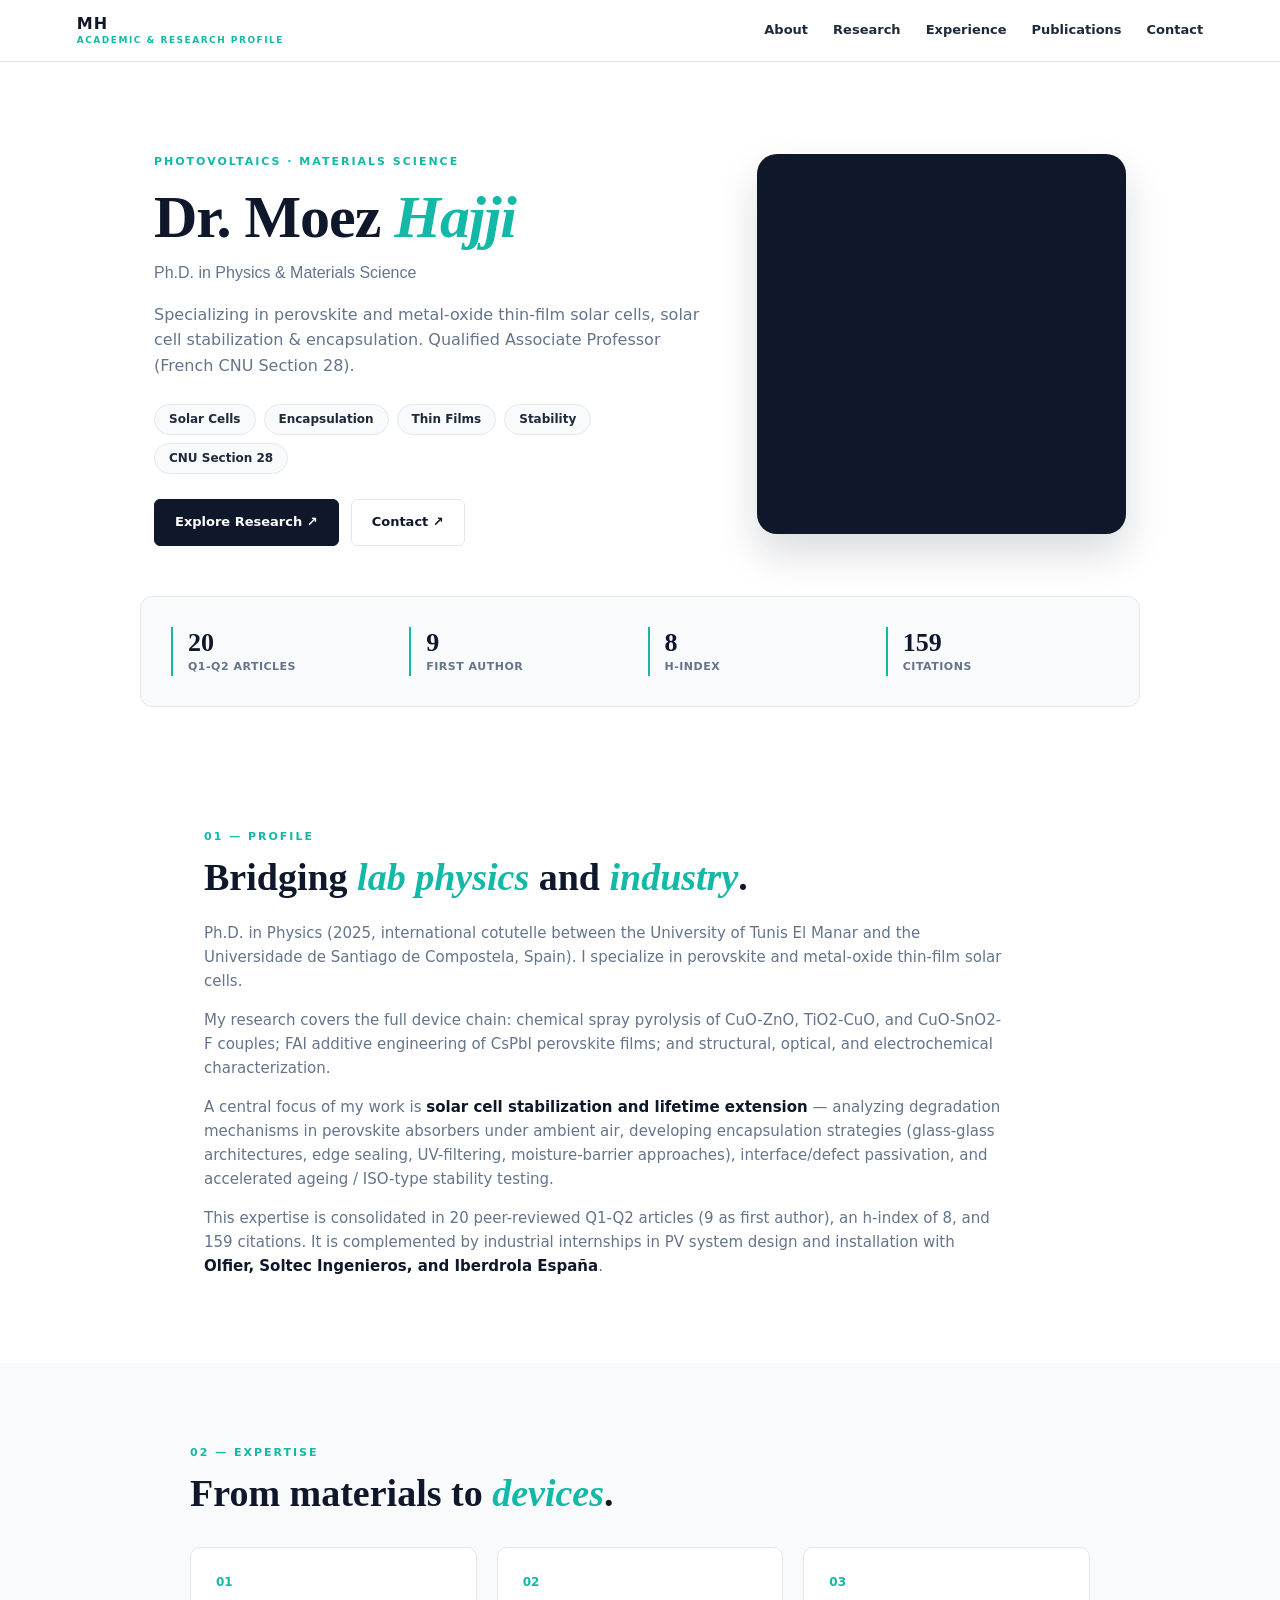
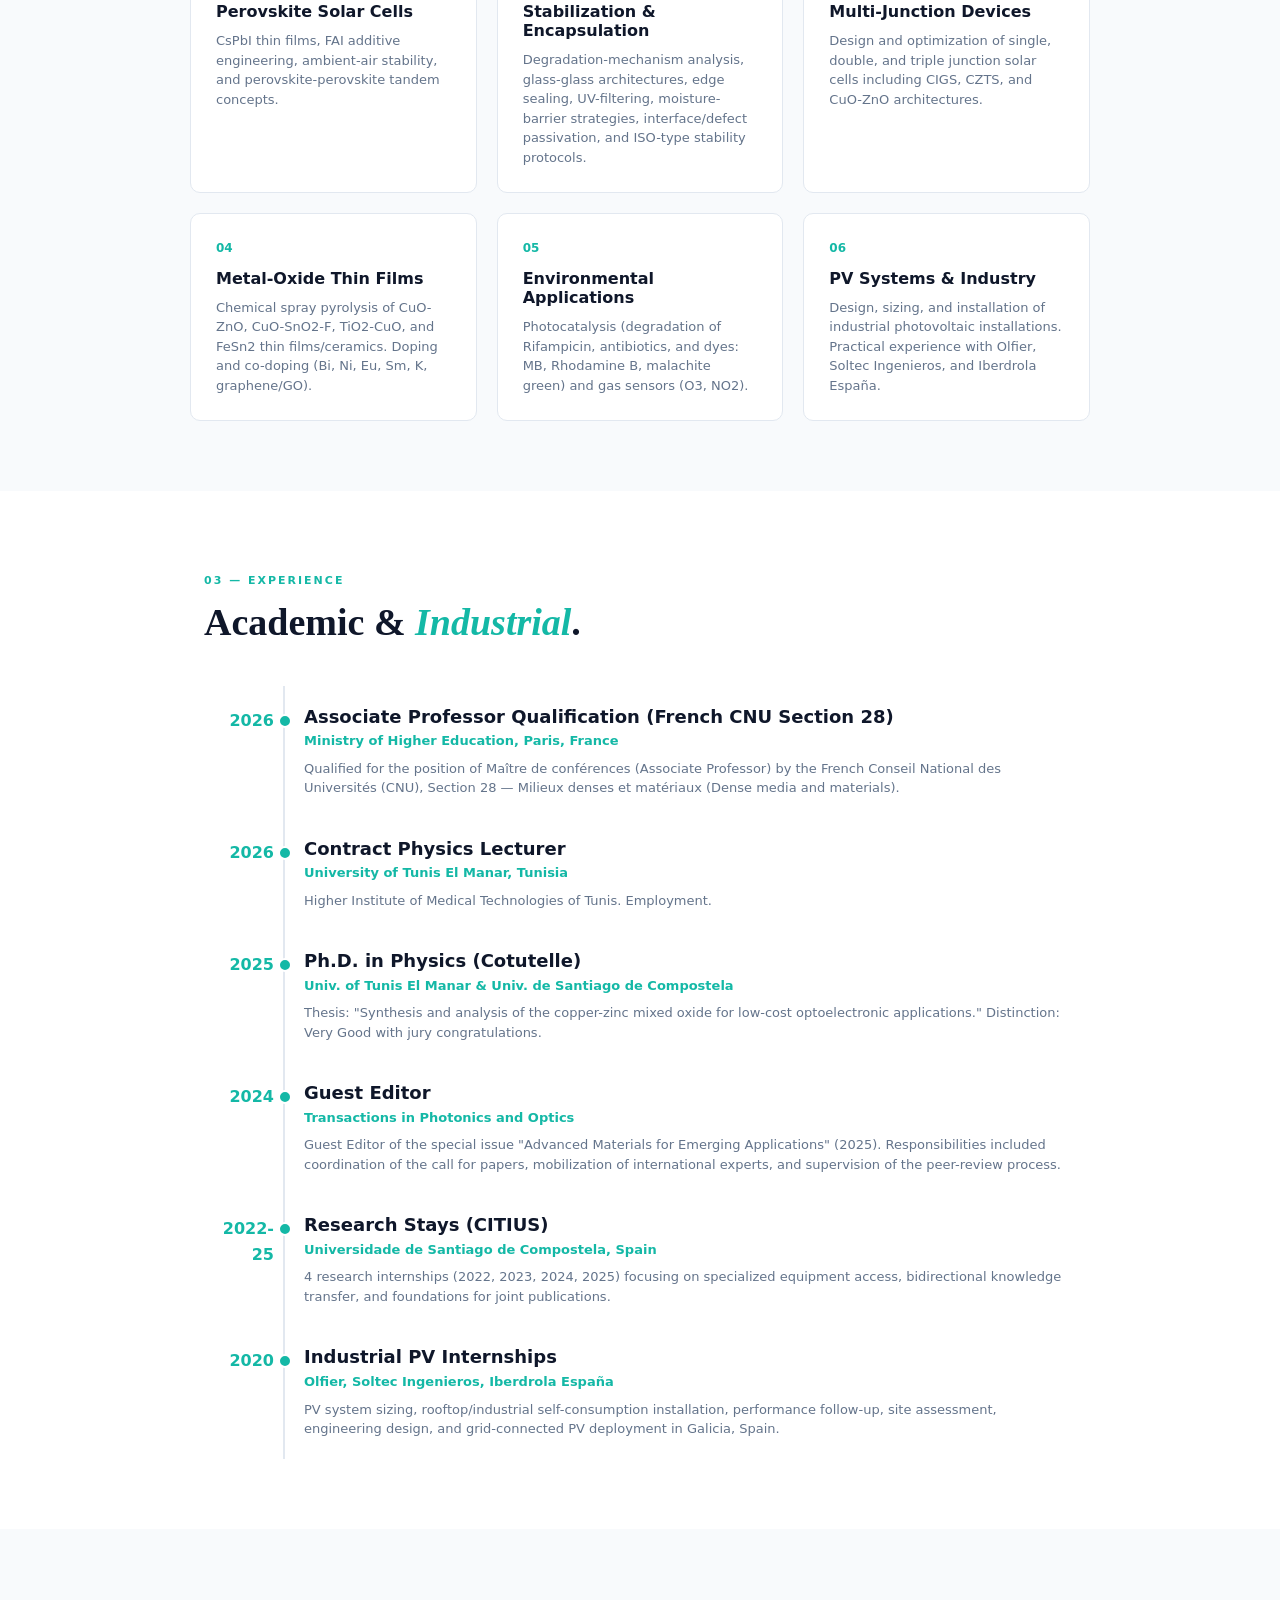
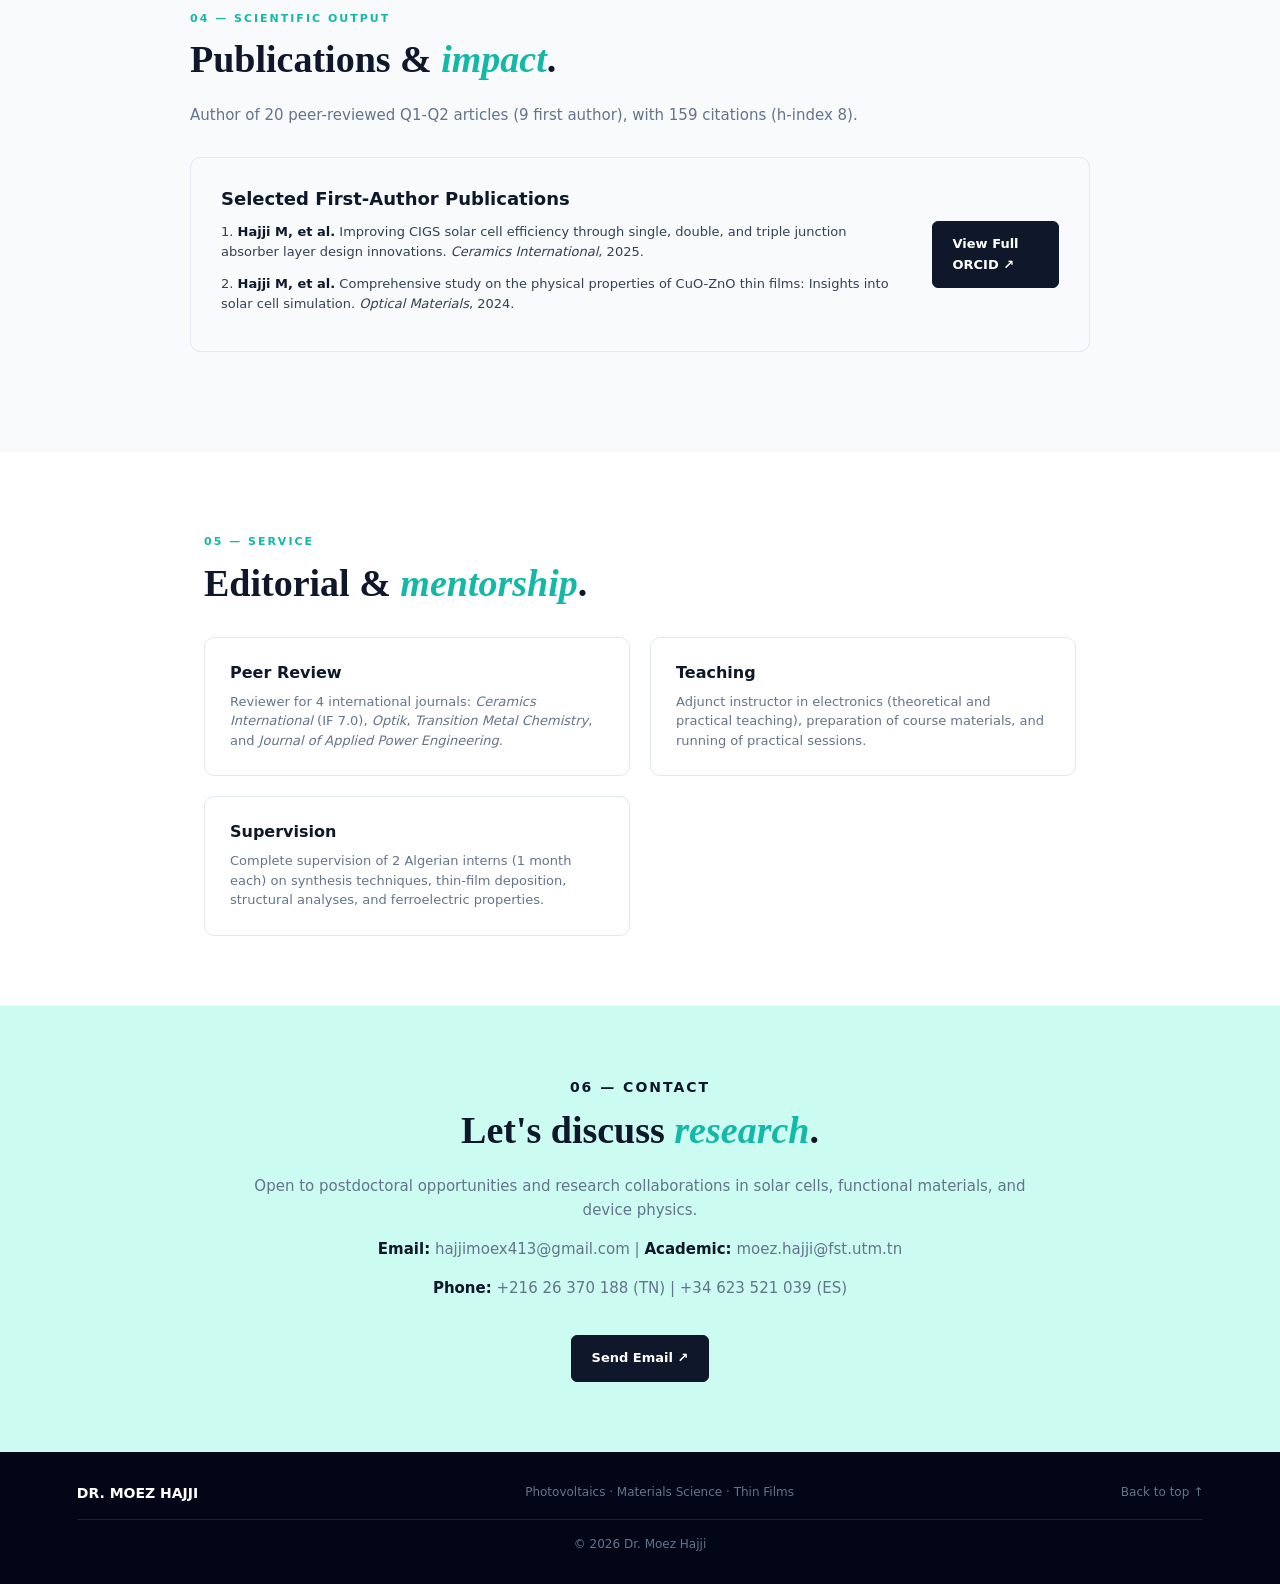
==== commit 7c602d1c: "Refine content and update specialization details Updated the description meta tag and refined the sp" ====
--- a/index.html
+++ b/index.html
@@ -3,7 +3,7 @@
 <head>
   <meta charset="UTF-8">
   <meta name="viewport" content="width=device-width, initial-scale=1.0">
-  <meta name="description" content="Dr. Moez Hajji — Ph.D. in Physics specializing in perovskite & metal-oxide thin-film solar cells, stabilization, device simulation (SCAPS-1D, Silvaco), and French CNU Section 28 qualified.">
+  <meta name="description" content="Dr. Moez Hajji — Ph.D. in Physics specializing in perovskite & metal-oxide thin-film solar cells, stabilization, encapsulation, and French CNU Section 28 qualified.">
   <title>Dr. Moez Hajji | Materials Science & Photovoltaics</title>
   <link rel="preconnect" href="https://fonts.googleapis.com">
   <link rel="preconnect" href="https://fonts.gstatic.com" crossorigin>
@@ -31,13 +31,13 @@
         <h1>Dr. Moez <span>Hajji</span></h1>
         <h2>Ph.D. in Physics & Materials Science</h2>
         <p class="intro">
-          Specializing in perovskite and metal-oxide thin-film solar cells, solar cell stabilization & encapsulation, and device simulation (SCAPS-1D, Silvaco). Qualified Associate Professor (French CNU Section 28).
+          Specializing in perovskite and metal-oxide thin-film solar cells, solar cell stabilization & encapsulation. Qualified Associate Professor (French CNU Section 28).
         </p>
         <div class="tags">
           <span>Solar Cells</span>
           <span>Encapsulation</span>
-          <span>SCAPS-1D</span>
-          <span>Silvaco TCAD</span>
+          <span>Thin Films</span>
+          <span>Stability</span>
           <span>CNU Section 28</span>
         </div>
         <div class="hero-buttons">
@@ -46,13 +46,17 @@
         </div>
       </div>
 
-      <!-- SOLAR CELL IMAGE -->
-      <div class="hero-art" aria-label="Abstract solar cell wafer illustration">
-        <div class="glow"></div>
-        <div class="solar-cell">
-          <div class="grid-lines"></div>
-        </div>
-        <p>PHOTOVOLTAICS<br>STABILITY · SIMULATION</p>
+      <!-- NEW 3D SOLAR CELL IMAGE -->
+      <div class="hero-art" aria-label="3D Solar Cell Illustration">
+        <div class="art-background"></div>
+        <div class="solar-cell-container">
+          <div class="solar-panel">
+            <div class="panel-grid"></div>
+            <div class="panel-reflection"></div>
+          </div>
+          <div class="energy-beam beam-1"></div>
+          <div class="energy-beam beam-2"></div>
+        </div>
       </div>
     </section>
 
@@ -72,7 +76,7 @@
         Ph.D. in Physics (2025, international cotutelle between the University of Tunis El Manar and the Universidade de Santiago de Compostela, Spain). I specialize in perovskite and metal-oxide thin-film solar cells.
       </p>
       <p>
-        My research covers the full device chain: chemical spray pyrolysis of CuO-ZnO, TiO2-CuO, and CuO-SnO2-F couples; FAI additive engineering of CsPbI perovskite films; structural, optical, and electrochemical characterization; and multi-junction device modeling using <strong>SCAPS-1D</strong> and <strong>Silvaco</strong>.
+        My research covers the full device chain: chemical spray pyrolysis of CuO-ZnO, TiO2-CuO, and CuO-SnO2-F couples; FAI additive engineering of CsPbI perovskite films; and structural, optical, and electrochemical characterization.
       </p>
       <p>
         A central focus of my work is <strong>solar cell stabilization and lifetime extension</strong> — analyzing degradation mechanisms in perovskite absorbers under ambient air, developing encapsulation strategies (glass-glass architectures, edge sealing, UV-filtering, moisture-barrier approaches), interface/defect passivation, and accelerated ageing / ISO-type stability testing.
@@ -102,8 +106,8 @@
 
         <article class="card">
           <span class="number">03</span>
-          <h3>Device Simulation (TCAD)</h3>
-          <p>CIGS, CZTS, CuO-ZnO, and perovskite solar cells; single, double, and triple junctions using <strong>SCAPS-1D</strong> and <strong>Silvaco</strong>.</p>
+          <h3>Multi-Junction Devices</h3>
+          <p>Design and optimization of single, double, and triple junction solar cells including CIGS, CZTS, and CuO-ZnO architectures.</p>
         </article>
 
         <article class="card">
@@ -228,7 +232,7 @@
     <section class="section contact" id="contact">
       <p class="eyebrow">06 — CONTACT</p>
       <h2>Let's discuss <em>research</em>.</h2>
-      <p>Open to postdoctoral opportunities and research collaborations in solar cells, functional materials, and device simulation.</p>
+      <p>Open to postdoctoral opportunities and research collaborations in solar cells, functional materials, and device physics.</p>
       <p><strong>Email:</strong> hajjimoex413@gmail.com | <strong>Academic:</strong> moez.hajji@fst.utm.tn</p>
       <p><strong>Phone:</strong> +216 26 370 188 (TN) | +34 623 521 039 (ES)</p>
       <a class="button" href="mailto:hajjimoex413@gmail.com">Send Email ↗</a>
@@ -237,7 +241,7 @@
 
   <footer>
     <a href="#home">DR. MOEZ HAJJI</a>
-    <span>Photovoltaics · Materials Science · TCAD Simulation</span>
+    <span>Photovoltaics · Materials Science · Thin Films</span>
     <a href="#home">Back to top ↑</a>
     <p>© <span id="year"></span> Dr. Moez Hajji</p>
   </footer>
--- a/style.css
+++ b/style.css
@@ -12,18 +12,16 @@
 
 * { box-sizing: border-box; }
 
-html {
-  scroll-behavior: smooth;
-  scroll-padding-top: 90px;
-}
+html { scroll-behavior: smooth; scroll-padding-top: 90px; }
 
 body {
   margin: 0;
   font-family: 'Inter', system-ui, sans-serif;
   color: var(--ink);
-  line-height: 1.7;
+  line-height: 1.6;
   background: var(--white);
   -webkit-font-smoothing: antialiased;
+  font-size: 15px; /* REDUCED BASE FONT SIZE */
 }
 
 a { color: inherit; text-decoration: none; transition: all 0.3s ease; }
@@ -37,8 +35,8 @@
   display: flex;
   justify-content: space-between;
   align-items: center;
-  padding: 18px 6%;
-  background: rgba(255, 255, 255, 0.85);
+  padding: 16px 6%;
+  background: rgba(255, 255, 255, 0.9);
   backdrop-filter: blur(12px);
   border-bottom: 1px solid var(--line);
 }
@@ -46,116 +44,70 @@
 .logo {
   color: var(--navy);
   font-weight: 800;
-  font-size: 18px;
-  letter-spacing: 2px;
+  font-size: 16px;
+  letter-spacing: 1px;
   display: flex;
   flex-direction: column;
   line-height: 1;
 }
 
-.logo span {
-  color: var(--teal);
-  font-size: 9px;
-  letter-spacing: 2px;
-  margin-top: 4px;
-}
-
-nav { display: flex; gap: 30px; font-size: 14px; font-weight: 600; color: var(--navy-light); }
+.logo span { color: var(--teal); font-size: 9px; letter-spacing: 1.5px; margin-top: 4px; }
+
+nav { display: flex; gap: 25px; font-size: 13px; font-weight: 600; color: var(--navy-light); }
 nav a:hover { color: var(--teal); }
 
-#menuButton {
-  display: none;
-  border: 0;
-  background: none;
-  font-size: 24px;
-  color: var(--navy);
-  cursor: pointer;
-}
+#menuButton { display: none; border: 0; background: none; font-size: 24px; color: var(--navy); cursor: pointer; }
 
 /* --- HERO --- */
 .hero {
-  max-width: 1200px;
+  max-width: 1100px;
   margin: auto;
-  padding: 100px 5% 60px;
+  padding: 80px 5% 50px;
   display: grid;
-  grid-template-columns: 1.1fr 0.9fr;
-  gap: 60px;
+  grid-template-columns: 1.2fr 0.8fr;
+  gap: 50px;
   align-items: center;
 }
 
-.eyebrow {
-  color: var(--teal);
-  font-size: 12px;
-  font-weight: 700;
-  letter-spacing: 2px;
-  text-transform: uppercase;
-}
+.eyebrow { color: var(--teal); font-size: 11px; font-weight: 700; letter-spacing: 2px; text-transform: uppercase; margin-bottom: 10px; }
 
 h1, h2, h3 { line-height: 1.2; margin-top: 0; }
 
 h1 {
   color: var(--navy);
   font-family: 'Playfair Display', serif;
-  font-size: clamp(48px, 6vw, 76px);
+  font-size: clamp(40px, 5vw, 60px);
   letter-spacing: -1px;
-  margin: 15px 0;
+  margin: 10px 0;
 }
 
 h1 span, h2 em { color: var(--teal); font-style: italic; }
 
-h2 {
-  font-family: 'Playfair Display', serif;
-  font-size: clamp(32px, 4vw, 48px);
-  color: var(--navy);
-}
-
-.hero-text h2 {
-  font-family: 'Inter', sans-serif;
-  font-size: 20px;
-  color: var(--muted);
-  font-weight: 400;
-  letter-spacing: 0;
-}
-
-.intro { font-size: 18px; color: var(--muted); max-width: 600px; }
-
-.tags { display: flex; flex-wrap: wrap; gap: 10px; margin: 30px 0; }
-
-.tags span {
-  background: var(--light);
-  border: 1px solid var(--line);
-  color: var(--navy-light);
-  border-radius: 50px;
-  padding: 6px 16px;
-  font-size: 13px;
-  font-weight: 600;
-}
-
-.hero-buttons { display: flex; gap: 15px; flex-wrap: wrap; }
+h2 { font-family: 'Playfair Display', serif; font-size: clamp(28px, 3.5vw, 38px); color: var(--navy); margin-bottom: 20px; }
+
+.hero-text h2 { font-family: 'Inter', sans-serif; font-size: 16px; color: var(--muted); font-weight: 400; }
+
+.intro { font-size: 16px; color: var(--muted); max-width: 550px; }
+
+.tags { display: flex; flex-wrap: wrap; gap: 8px; margin: 25px 0; }
+.tags span { background: var(--light); border: 1px solid var(--line); color: var(--navy-light); border-radius: 50px; padding: 5px 14px; font-size: 12px; font-weight: 600; }
+
+.hero-buttons { display: flex; gap: 12px; flex-wrap: wrap; }
 
 .button {
-  display: inline-flex;
-  align-items: center;
-  justify-content: center;
-  padding: 14px 24px;
-  background: var(--navy);
-  color: white;
-  border-radius: 6px;
-  font-size: 14px;
-  font-weight: 600;
-  border: 1px solid var(--navy);
-  cursor: pointer;
-}
-
+  display: inline-flex; align-items: center; justify-content: center;
+  padding: 12px 20px; background: var(--navy); color: white;
+  border-radius: 6px; font-size: 13px; font-weight: 600;
+  border: 1px solid var(--navy); cursor: pointer;
+}
 .button:hover { background: var(--navy-light); transform: translateY(-2px); }
-
 .button.secondary { color: var(--navy); background: transparent; border: 1px solid var(--line); }
 .button.secondary:hover { border-color: var(--navy); background: var(--light); }
 
-/* Hero Art */
+/* --- SOLAR CELL ART --- */
 .hero-art {
-  min-height: 400px;
-  border-radius: 24px;
+  min-height: 380px;
+  border-radius: 20px;
   background: var(--navy);
   position: relative;
   overflow: hidden;
@@ -165,216 +117,117 @@
 }
 
 .glow {
-  position: absolute;
-  width: 250px;
-  height: 250px;
-  background: var(--teal);
-  filter: blur(80px);
-  opacity: 0.3;
-  border-radius: 50%;
-  top: 50%; left: 50%; transform: translate(-50%, -50%);
-}
-
-.grid-lines {
-  position: absolute;
-  inset: 0;
-  background-image: linear-gradient(rgba(255,255,255,0.05) 1px, transparent 1px),
-  linear-gradient(90deg, rgba(255,255,255,0.05) 1px, transparent 1px);
-  background-size: 30px 30px;
-}
-
-.hexagon {
-  width: 140px;
-  height: 160px;
-  background: linear-gradient(135deg, var(--teal), #0f766e);
-  clip-path: polygon(50% 0%, 100% 25%, 100% 75%, 50% 100%, 0% 75%, 0% 25%);
+  position: absolute; width: 200px; height: 200px;
+  background: var(--teal); filter: blur(60px); opacity: 0.4;
+  border-radius: 50%; top: 50%; left: 50%; transform: translate(-50%, -50%);
+}
+
+.solar-cell {
+  width: 220px; height: 220px;
+  background: linear-gradient(135deg, #0f766e, #14b8a6);
+  border-radius: 8px;
   position: relative;
   z-index: 2;
-  box-shadow: inset 0 0 20px rgba(255,255,255,0.5);
-  animation: float 6s ease-in-out infinite;
-}
-
-.hexagon.small {
-  width: 60px;
-  height: 70px;
-  position: absolute;
-  background: linear-gradient(135deg, #5eead4, #14b8a6);
-  transform: translate(80px, 60px);
-  animation: float 8s ease-in-out infinite reverse;
-}
-
-@keyframes float {
-  0% { transform: translateY(0px) rotate(0deg); }
-  50% { transform: translateY(-15px) rotate(5deg); }
-  100% { transform: translateY(0px) rotate(0deg); }
+  transform: rotate(45deg) scale(0.8);
+  box-shadow: 0 0 30px rgba(20, 184, 166, 0.4);
+  border: 2px solid rgba(255,255,255,0.2);
+  overflow: hidden;
+}
+
+.solar-cell .grid-lines {
+  position: absolute; inset: 0;
+  background-image: 
+    linear-gradient(rgba(255,255,255,0.3) 1px, transparent 1px),
+    linear-gradient(90deg, rgba(255,255,255,0.3) 1px, transparent 1px);
+  background-size: 25px 25px;
 }
 
 .hero-art p {
-  position: absolute;
-  bottom: 20px; left: 24px;
-  color: #94a3b8;
-  font-size: 10px;
-  letter-spacing: 2px;
-  z-index: 3;
+  position: absolute; bottom: 20px; left: 24px;
+  color: #94a3b8; font-size: 10px; letter-spacing: 2px; z-index: 3;
 }
 
 /* --- METRICS --- */
 .metrics {
-  max-width: 1100px;
-  margin: 0 auto 40px;
-  padding: 40px;
-  display: grid;
-  grid-template-columns: repeat(4, 1fr);
-  gap: 20px;
-  background: var(--light);
-  border-radius: 16px;
-  border: 1px solid var(--line);
-}
-
-.metrics div { display: flex; flex-direction: column; border-left: 2px solid var(--teal); padding-left: 20px; }
-.metrics strong { font-size: 32px; color: var(--navy); font-family: 'Playfair Display', serif; }
-.metrics span { color: var(--muted); font-size: 13px; font-weight: 600; text-transform: uppercase; letter-spacing: 1px; }
+  max-width: 1000px; margin: 0 auto 40px; padding: 30px;
+  display: grid; grid-template-columns: repeat(4, 1fr); gap: 15px;
+  background: var(--light); border-radius: 12px; border: 1px solid var(--line);
+}
+.metrics div { display: flex; flex-direction: column; border-left: 2px solid var(--teal); padding-left: 15px; }
+.metrics strong { font-size: 26px; color: var(--navy); font-family: 'Playfair Display', serif; line-height: 1.2; }
+.metrics span { color: var(--muted); font-size: 11px; font-weight: 600; text-transform: uppercase; letter-spacing: 0.5px; }
 
 /* --- SECTIONS --- */
-.section { max-width: 1100px; margin: auto; padding: 100px 5%; }
-.section > p:not(.eyebrow) { max-width: 820px; color: var(--muted); font-size: 16px; margin-bottom: 20px; }
+.section { max-width: 1000px; margin: auto; padding: 70px 5%; }
+.section > p:not(.eyebrow) { max-width: 800px; color: var(--muted); font-size: 15px; margin-bottom: 15px; }
 
 .shaded {
   max-width: none;
-  padding-left: max(5%, calc((100% - 1000px) / 2));
-  padding-right: max(5%, calc((100% - 1000px) / 2));
+  padding-left: max(5%, calc((100% - 900px) / 2));
+  padding-right: max(5%, calc((100% - 900px) / 2));
   background: var(--light);
 }
 
-.cards {
-  display: grid;
-  grid-template-columns: repeat(auto-fit, minmax(300px, 1fr));
-  gap: 24px;
-  margin-top: 50px;
-}
-
+.cards { display: grid; grid-template-columns: repeat(auto-fit, minmax(280px, 1fr)); gap: 20px; margin-top: 30px; }
 .card {
-  position: relative;
-  padding: 35px;
-  background: var(--white);
-  border: 1px solid var(--line);
-  border-radius: 12px;
-  transition: all 0.3s ease;
-}
-
-.card:hover { transform: translateY(-5px); box-shadow: 0 15px 30px rgba(0,0,0,0.05); border-color: var(--teal); }
-.card h3 { font-size: 20px; color: var(--navy); margin-bottom: 15px; }
-.card p { font-size: 15px; color: var(--muted); }
-.number { color: var(--teal); font-size: 14px; font-weight: 800; display: block; margin-bottom: 15px; }
-
-.text-link { color: var(--teal); font-size: 15px; font-weight: 700; display: inline-block; margin-top: 10px; border-bottom: 2px solid transparent; }
-.text-link:hover { border-color: var(--teal); }
+  position: relative; padding: 25px; background: var(--white);
+  border: 1px solid var(--line); border-radius: 10px; transition: all 0.3s ease;
+}
+.card:hover { transform: translateY(-3px); box-shadow: 0 10px 25px rgba(0,0,0,0.05); border-color: var(--teal); }
+.card h3 { font-size: 16px; color: var(--navy); margin-bottom: 10px; }
+.card p { font-size: 13px; color: var(--muted); margin: 0; line-height: 1.5; }
+.number { color: var(--teal); font-size: 12px; font-weight: 800; display: block; margin-bottom: 10px; }
 
 .publication-box {
-  display: flex;
-  justify-content: space-between;
-  align-items: center;
-  gap: 30px;
-  padding: 40px;
-  background: var(--light);
-  border: 1px solid var(--line);
-  border-radius: 12px;
-  margin: 40px 0;
-}
-
-.publication-box h3 { margin-bottom: 10px; font-size: 22px; color: var(--navy); }
-.publication-box p { font-size: 14px; line-height: 1.5; margin-bottom: 10px; }
-
-/* --- DARK TIMELINE --- */
-.dark {
-  max-width: none;
-  background: var(--navy);
-  padding-left: max(5%, calc((100% - 1000px) / 2));
-  padding-right: max(5%, calc((100% - 1000px) / 2));
-  color: var(--white);
-}
-
-.dark h2, .dark h3 { color: var(--white); }
-.dark .eyebrow { color: var(--teal); }
-
-.timeline { margin-top: 60px; position: relative; }
-
-.timeline::before {
-  content: '';
-  position: absolute;
-  left: 89px;
-  top: 0;
-  bottom: 0;
-  width: 2px;
-  background: rgba(255,255,255,0.1);
-}
-
-.timeline article {
-  display: grid;
-  grid-template-columns: 80px 1fr;
-  gap: 40px;
-  padding: 30px 0;
-  position: relative;
-}
-
-.timeline article > span {
-  color: var(--teal);
-  font-size: 20px;
-  font-weight: 800;
-  text-align: right;
-  padding-top: 2px;
-}
+  display: flex; justify-content: space-between; align-items: center; gap: 30px;
+  padding: 30px; background: var(--light); border: 1px solid var(--line);
+  border-radius: 10px; margin: 30px 0;
+}
+.publication-box h3 { margin-bottom: 10px; font-size: 18px; color: var(--navy); }
+.publication-box p { font-size: 13px; line-height: 1.5; margin-bottom: 8px; }
+
+/* --- LIGHT TIMELINE --- */
+.timeline { margin-top: 40px; position: relative; }
+.timeline::before { content: ''; position: absolute; left: 79px; top: 0; bottom: 0; width: 2px; background: var(--line); }
+.timeline article { display: grid; grid-template-columns: 70px 1fr; gap: 30px; padding: 20px 0; position: relative; }
+
+.timeline article > span { color: var(--teal); font-size: 16px; font-weight: 800; text-align: right; padding-top: 2px; }
 
 .timeline article::after {
-  content: '';
-  position: absolute;
-  left: 84px;
-  top: 38px;
-  width: 12px;
-  height: 12px;
-  background: var(--teal);
-  border-radius: 50%;
-  border: 3px solid var(--navy);
-}
-
-.timeline h3 { font-size: 22px; margin-bottom: 5px; }
-.timeline .institution { color: var(--teal); font-weight: 600; font-size: 14px; margin-bottom: 15px; }
-.timeline p { color: #94a3b8; font-size: 15px; margin: 0; }
+  content: ''; position: absolute; left: 74px; top: 28px;
+  width: 10px; height: 10px; background: var(--teal);
+  border-radius: 50%; border: 2px solid var(--white);
+}
+
+.timeline h3 { font-size: 18px; margin-bottom: 4px; color: var(--navy); }
+.timeline .institution { color: var(--teal); font-weight: 600; font-size: 13px; margin-bottom: 8px; }
+.timeline p { color: var(--muted); font-size: 13px; margin: 0; line-height: 1.5; }
 
 /* --- CONTACT --- */
 .contact {
-  background: var(--teal-light);
-  max-width: none;
-  padding-left: max(5%, calc((100% - 1000px) / 2));
-  padding-right: max(5%, calc((100% - 1000px) / 2));
+  background: var(--teal-light); max-width: none;
+  padding-left: max(5%, calc((100% - 900px) / 2));
+  padding-right: max(5%, calc((100% - 900px) / 2));
   text-align: center;
 }
-
 .contact .eyebrow { color: var(--navy); }
-.contact p { margin: 0 auto 15px; color: var(--navy); font-size: 16px; }
+.contact p { margin: 0 auto 10px; color: var(--navy); font-size: 14px; }
 .contact .button { margin-top: 20px; }
 
 /* --- FOOTER --- */
 footer {
-  display: flex;
-  flex-wrap: wrap;
-  gap: 20px;
-  align-items: center;
-  justify-content: space-between;
-  padding: 40px 6%;
-  background: #020617;
-  color: #64748b;
-  font-size: 13px;
-}
-
-footer a:first-child { color: var(--white); font-weight: 800; font-size: 16px; letter-spacing: 1px; }
+  display: flex; flex-wrap: wrap; gap: 15px; align-items: center; justify-content: space-between;
+  padding: 30px 6%; background: #020617; color: #64748b; font-size: 12px;
+}
+footer a:first-child { color: var(--white); font-weight: 800; font-size: 14px; }
 footer a:hover { color: var(--teal); }
-footer p { width: 100%; margin: 0; border-top: 1px solid rgba(255,255,255,0.1); padding-top: 20px; text-align: center; }
+footer p { width: 100%; margin: 0; border-top: 1px solid rgba(255,255,255,0.1); padding-top: 15px; text-align: center; }
 
 /* --- MOBILE --- */
 @media (max-width: 768px) {
-  .hero { grid-template-columns: 1fr; padding-top: 60px; }
-  .hero-art { min-height: 300px; }
+  .hero { grid-template-columns: 1fr; padding-top: 50px; gap: 40px; }
+  .hero-art { min-height: 280px; }
+  .solar-cell { width: 160px; height: 160px; }
   .metrics { grid-template-columns: 1fr 1fr; margin: 0 5% 20px; padding: 20px; }
   .metrics div { border-left: none; padding-left: 0; }
   .cards { grid-template-columns: 1fr; }
@@ -382,20 +235,14 @@
   
   #menuButton { display: block; }
   nav {
-    display: none;
-    position: absolute;
-    top: 100%; left: 0; right: 0;
-    background: var(--white);
-    padding: 20px 6%;
-    border-bottom: 1px solid var(--line);
-    flex-direction: column;
-    gap: 20px;
-    box-shadow: 0 10px 20px rgba(0,0,0,0.05);
+    display: none; position: absolute; top: 100%; left: 0; right: 0;
+    background: var(--white); padding: 20px 6%; border-bottom: 1px solid var(--line);
+    flex-direction: column; gap: 15px; box-shadow: 0 10px 20px rgba(0,0,0,0.05);
   }
   nav.open { display: flex; }
   
-  .timeline::before { left: 59px; }
-  .timeline article { grid-template-columns: 50px 1fr; gap: 20px; }
-  .timeline article > span { font-size: 16px; }
-  .timeline article::after { left: 54px; }
-}
+  .timeline::before { left: 49px; }
+  .timeline article { grid-template-columns: 40px 1fr; gap: 20px; }
+  .timeline article > span { font-size: 14px; }
+  .timeline article::after { left: 44px; }
+}
